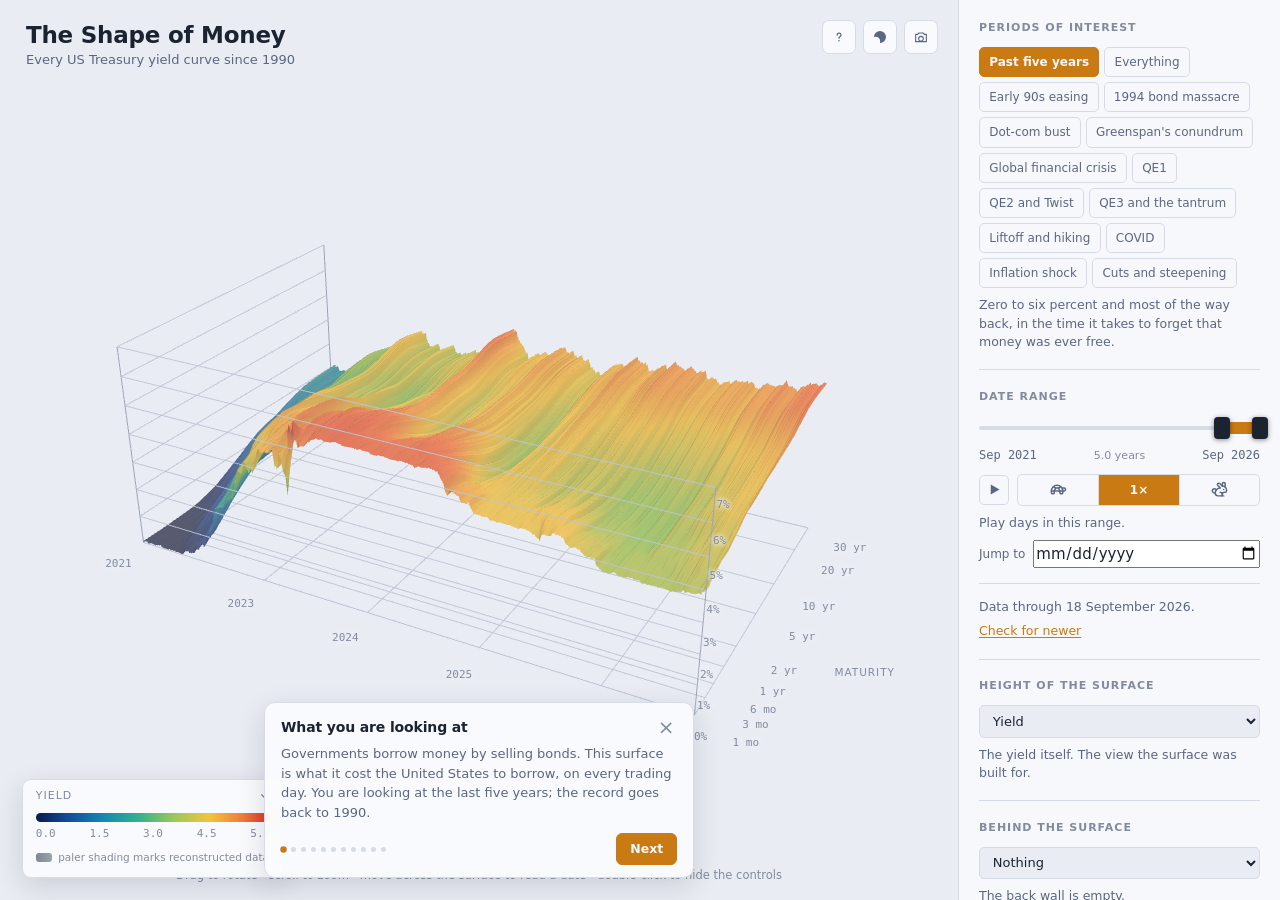
==== docs/index.html @ 59f748f1 "Add a way to actually force the rebuild The check-for-newer control detects a rebuild. It never caus" ====
<!doctype html>
<html lang="en">
<head>
<meta charset="utf-8">
<meta name="viewport" content="width=device-width, initial-scale=1, maximum-scale=1">
<meta name="color-scheme" content="dark">
<title>The Shape of Money, 36 Years of the US Treasury Yield Curve in 3D</title>
<meta name="description" content="An interactive three-dimensional view of the US Treasury yield curve since 1990, alongside the Fed funds rate, the Federal Reserve's balance sheet, the S&amp;P 500 and NBER recessions.">
<link rel="canonical" href="https://yieldcurve3d.com/">

<!-- Social preview. The image is redrawn from the data by the daily job, so a
     shared link always shows the current surface. -->
<meta property="og:type" content="website">
<meta property="og:site_name" content="The Shape of Money">
<meta property="og:url" content="https://yieldcurve3d.com/">
<meta property="og:title" content="The Shape of Money">
<meta property="og:description" content="Every US Treasury yield curve since 1990, in three dimensions, with the Fed funds rate, the Federal Reserve's balance sheet, the S&amp;P 500 and recessions.">
<meta property="og:image" content="https://yieldcurve3d.com/preview.png">
<meta property="og:image:width" content="1223">
<meta property="og:image:height" content="673">
<meta property="og:image:alt" content="US Treasury yields from 2021 to 2026 as a three-dimensional surface. The near-zero blue of 2021 climbs into the yellow-green plateau of the hiking cycle, the Fed funds target steps along the front edge, and a pale sheet of consumer price inflation cuts through the surface.">
<meta name="twitter:card" content="summary_large_image">
<meta name="twitter:title" content="The Shape of Money">
<meta name="twitter:description" content="Every US Treasury yield curve since 1990, in three dimensions.">
<meta name="twitter:image" content="https://yieldcurve3d.com/preview.png">

<link rel="stylesheet" href="style.css?v=224e67e01a">
<link rel="icon" href="data:image/svg+xml,<svg xmlns='http://www.w3.org/2000/svg' viewBox='0 0 32 32'><text y='26' font-size='26'>📈</text></svg>">
<script type="importmap">
{ "imports": {
    "three": "./vendor/three.module.js",
    "three/webgpu": "./vendor/three.module.js",
    "three/tsl": "./vendor/three.module.js",
    "three/addons/": "./vendor/",
      "./js/app.js": "./js/app.js?v=224e67e01a",
      "./js/colormap.js": "./js/colormap.js?v=224e67e01a",
      "./js/data.js": "./js/data.js?v=224e67e01a",
      "./js/inspector.js": "./js/inspector.js?v=224e67e01a",
      "./js/interpolate.js": "./js/interpolate.js?v=224e67e01a",
      "./js/layers.js": "./js/layers.js?v=224e67e01a",
      "./js/scene.js": "./js/scene.js?v=224e67e01a",
      "./js/snapshot.js": "./js/snapshot.js?v=224e67e01a",
      "./js/theme.js": "./js/theme.js?v=224e67e01a",
      "./js/tour.js": "./js/tour.js?v=224e67e01a"
  } }
</script>
</head>
<body>

<div id="loading"><div class="spinner"></div><p>Loading 36 years of yield curves…</p></div>

<main id="app" hidden>

  <div id="stage">
    <canvas id="scene" role="img" aria-label="Three-dimensional surface of US Treasury yields. Use the controls beside it to change the dates and what is shown; the readout gives the figures for any day you point at."></canvas>
    <div id="labels" aria-hidden="true"></div>

    <div id="stage-top">
      <h1>The Shape of Money</h1>
      <p class="sub">Every US Treasury yield curve since 1990</p>
    </div>

    <div id="stage-tools">
      <button id="tour-btn" title="How to read this chart" aria-label="How to read this chart">
        <svg viewBox="0 0 24 24" width="16" height="16" aria-hidden="true"><path d="M9.2 9a2.9 2.9 0 1 1 3.9 2.7c-.7.3-1.1 1-1.1 1.7v.6" fill="none" stroke="currentColor" stroke-width="1.9" stroke-linecap="round"/><circle cx="12" cy="17.6" r="1.1" fill="currentColor"/></svg>
      </button>
      <button id="theme-toggle" title="Switch between light and dark" aria-label="Switch theme">
        <svg viewBox="0 0 24 24" width="16" height="16" aria-hidden="true"><path d="M12 3a9 9 0 1 0 9 9 7 7 0 0 1-9-9Z" fill="currentColor"/></svg>
      </button>
      <div class="menu-wrap">
        <button id="snap-toggle" aria-expanded="false" aria-haspopup="true" title="Chart snapshot">
          <svg viewBox="0 0 24 24" width="16" height="16" aria-hidden="true"><path d="M4 8h3l2-2h6l2 2h3v11H4V8Zm8 3a3.5 3.5 0 1 0 0 7 3.5 3.5 0 0 0 0-7Z" fill="none" stroke="currentColor" stroke-width="1.7" stroke-linejoin="round"/></svg>
        </button>
        <div id="snap-menu" hidden role="menu">
          <p class="menu-head">Chart snapshot</p>
          <button data-snap="download" role="menuitem"><span>Download image</span><kbd>⌥⌘S</kbd></button>
          <button data-snap="copy" role="menuitem"><span>Copy image</span><kbd>⇧⌘S</kbd></button>
          <button data-snap="link" role="menuitem"><span>Copy link</span><kbd>⌥S</kbd></button>
          <button data-snap="tab" role="menuitem"><span>Open in new tab</span></button>
          <button data-snap="print" role="menuitem"><span>Print</span><kbd>⌘P</kbd></button>
          <button data-snap="x" role="menuitem"><span>Share on X</span></button>
          <button data-snap="embed" role="menuitem"><span>Copy embed code</span></button>
        </div>
      </div>
      <button id="panel-toggle" aria-expanded="true" title="Show or hide the controls">
        <span></span><span></span><span></span>
      </button>
    </div>

    <div id="inspector" hidden></div>

    <div id="corner">
      <div id="legend-box">
        <button id="legend-toggle" aria-expanded="true">
          <span id="legend-title">Yield</span>
          <svg viewBox="0 0 12 12" width="10" height="10" aria-hidden="true"><path d="M2 4.5 6 8.5 10 4.5" fill="none" stroke="currentColor" stroke-width="1.6" stroke-linecap="round" stroke-linejoin="round"/></svg>
        </button>
        <div id="legend-body">
          <div id="legend-bar"></div>
          <div id="legend-ticks"></div>
          <p id="legend-recon"><span class="chip"></span> paler shading marks reconstructed data</p>
          <ul id="legend-keys"></ul>
        </div>
      </div>
    </div>
    <div id="toast" hidden></div>
    <div id="hint">Drag to rotate · scroll to zoom · move across the surface to read a date · double-click to hide the controls</div>

    <a id="embed-credit" href="https://yieldcurve3d.com/" target="_blank" rel="noopener">
      yieldcurve3d.com
      <svg viewBox="0 0 12 12" width="9" height="9" aria-hidden="true"><path d="M4 2h6v6M10 2 3 9" fill="none" stroke="currentColor" stroke-width="1.6" stroke-linecap="round" stroke-linejoin="round"/></svg>
    </a>
  </div>

  <aside id="panel">
    <section class="block">
      <h2>Periods of interest</h2>
      <div id="presets" class="presets"></div>
      <p id="preset-note" class="note"></p>
    </section>

    <section class="block">
      <h2>Date range</h2>
      <div id="slider" class="slider">
        <div class="track"></div>
        <button class="fill" aria-label="Move the whole range" title="Drag to move the whole range"></button>
        <button class="handle" data-handle="lo" aria-label="Start date"></button>
        <button class="handle" data-handle="hi" aria-label="End date"></button>
      </div>
      <div class="range-readout">
        <span id="range-lo"></span>
        <span id="range-span"></span>
        <span id="range-hi"></span>
      </div>

      <div id="play-row">
        <button id="play-toggle" aria-pressed="false" aria-label="Play" title="Play"></button>
        <div class="speeds" id="play-speed" role="group" aria-label="Playback speed">
          <button data-speed="4" aria-label="Slow" title="Slow"><svg viewBox="0 0 24 24" fill="none" stroke="currentColor" stroke-width="2" stroke-linecap="round" stroke-linejoin="round" aria-hidden="true" focusable="false"><path d="m12 10 2 4v3a1 1 0 0 0 1 1h2a1 1 0 0 0 1-1v-3a8 8 0 1 0-16 0v3a1 1 0 0 0 1 1h2a1 1 0 0 0 1-1v-3l2-4h4Z"/><path d="M4.82 7.9 8 10"/><path d="M15.18 7.9 12 10"/><path d="M16.93 10H20a2 2 0 0 1 0 4H2"/></svg></button>
          <button data-speed="12" aria-pressed="true" aria-label="Normal speed" title="Normal speed">1&#215;</button>
          <button data-speed="40" aria-label="Fast" title="Fast"><svg viewBox="0 0 24 24" fill="none" stroke="currentColor" stroke-width="2" stroke-linecap="round" stroke-linejoin="round" aria-hidden="true" focusable="false"><path d="M13 16a3 3 0 0 1 2.24 5"/><path d="M18 12h.01"/><path d="M18 21h-8a4 4 0 0 1-4-4 7 7 0 0 1 7-7h.2L9.6 6.4a1 1 0 1 1 2.8-2.8L15.8 7h.2c3.3 0 6 2.7 6 6v1a2 2 0 0 1-2 2h-1a3 3 0 0 0-3 3"/><path d="M20 8.54V4a2 2 0 1 0-4 0v3"/><path d="M7.612 12.524a3 3 0 1 0-1.6 4.3"/></svg></button>
        </div>
      </div>
      <p class="note">Play days in this range.</p>

      <div id="jump-row">
        <label for="jump-date">Jump to</label>
        <input type="date" id="jump-date">
      </div>

      <p class="note freshness">
        <span id="data-through"></span>
        <button type="button" id="data-check">Check for newer</button>
      </p>
      <p class="note" id="data-status" role="status" hidden></p>
    </section>

    <section class="block" id="height-block">
      <h2>Height of the surface</h2>
      <select id="height-mode" aria-label="What the height of the surface means">
        <option value="level" selected>Yield</option>
        <option value="vsFunds">Yield minus Fed funds</option>
        <option value="vs3m">Yield minus 3-month</option>
      </select>
      <p id="height-note" class="note"></p>
    </section>

    <section class="block" id="wall-block">
      <h2>Behind the surface</h2>
      <select id="context-series" aria-label="Series shown on the back wall">
        <option value="WALCL">Federal Reserve balance sheet</option>
        <option value="NASDAQCOM">NASDAQ Composite</option>
        <option value="SP500">S&amp;P 500</option>
        <option value="VIXCLS">VIX (volatility)</option>
        <option value="THREEFYTP10">10-year term premium</option>
        <option value="T10YIE">Expected inflation (10-year breakeven)</option>
        <option value="M2SL">Money supply growth (M2, year on year)</option>
        <option value="UNRATE">Unemployment rate</option>
        <option value="none" selected>Nothing</option>
      </select>
      <p id="context-note" class="note"></p>
    </section>

    <section class="block" id="maturities-block">
      <h2>Maturities on the surface</h2>
      <label class="check all"><input type="checkbox" id="tenor-all" checked> Select all</label>
      <div id="tenor-list" class="tenors"></div>
      <p class="note">Switch any off and the curve is re-interpolated through
      the ones that are left, so the surface stays continuous.</p>
    </section>

    <section class="block" id="show-block">
      <h2>Show</h2>
      <label class="check"><input type="checkbox" id="opt-regimes"> <span class="sw sw-qe"></span> QE and QT periods</label>
      <label class="check"><input type="checkbox" id="opt-recessions"> <span class="sw sw-rec"></span> Recessions</label>
      <label class="check"><input type="checkbox" id="opt-events"> <span class="sw sw-ev"></span> Event markers</label>
      <label class="check"><input type="checkbox" id="opt-inflation"> <span class="sw sw-infl"></span> Inflation (CPI) as sea level</label>
      <label class="check"><input type="checkbox" id="opt-fedfunds"> <span class="sw sw-ff"></span> Fed funds target</label>
      <label class="check" title="Draws the actual daily curves on top of the surface, so you can see the readings the surface is stretched over. Over long ranges these are sampled; the legend says how often."><input type="checkbox" id="opt-lines"> Individual curve lines</label>
      <label class="check" title="Adds a second crosshair line running the other way, following one maturity through time, so you can see where the point you are reading sits in its own history."><input type="checkbox" id="opt-history"> Maturity history line</label>
    </section>

    <section class="block">
      <h2>View</h2>
      <div class="views">
        <button data-view="default">Default</button>
        <button data-view="front">Curve on</button>
        <button data-view="side">Along time</button>
        <button data-view="top">Overhead</button>
      </div>
    </section>

    <section class="block" id="events-block">
      <h2>Notable days in view <span id="events-count"></span></h2>
      <div id="events-list"></div>
    </section>

    <section class="block credits">
      <h2>About</h2>
      <p>Height is the annualised yield a US Treasury security of that maturity
      paid on that day. The near edge is short-dated debt, the far edge is the
      30&#8209;year bond. Recessions fall across the surface as shade.</p>
      <p><strong>Reconstructed data.</strong> The Treasury stopped issuing the
      30&#8209;year bond between February 2002 and February 2006, and did not
      publish a 1&#8209;month rate before July 2001. Those gaps are filled by
      interpolation so the surface stays continuous, and shaded paler where
      that has happened.</p>
      <p class="src">Yields: US Department of the Treasury. Policy rate, balance
      sheet, term premium, NASDAQ, VIX, unemployment and recession dating: Federal Reserve
      Economic Data, St.&nbsp;Louis Fed. S&amp;P 500 closing prices from 1982.
      <span id="stamp"></span></p>
      <p class="src">Built with <a href="vendor/THREE-LICENSE.txt">three.js</a>,
      used under the MIT license. Turtle and rabbit from
      <a href="https://lucide.dev" rel="noopener" target="_blank">Lucide</a>,
      <a href="vendor/LUCIDE-LICENSE.txt">ISC license</a>.</p>
      <p class="src"><strong>Source and contact.</strong> The code, the data
      pipeline and a note on what the data does and does not support are at
      <a href="https://github.com/eric714/yield-curve-3d" rel="noopener"
      target="_blank">github.com/eric714/yield-curve-3d</a>. Corrections are
      welcome &mdash; open an issue there, or find me on X at
      <a href="https://x.com/Eric714" rel="noopener" target="_blank">@Eric714</a>.</p>
    </section>

    <section class="block disclaimer">
      <h2>About the data</h2>
      <p>This is an educational visualization of US Treasury yield data. While
      we try to present the data accurately, errors, delays, missing data or
      visualization artifacts may occur. Always verify important information
      with the original data source.</p>
      <p class="src">This site sets no cookies. It counts page views with
      GoatCounter, which stores no personal data and cannot identify you.</p>
      <p><strong>For educational and informational purposes only. Not
      investment advice.</strong> No warranty of any kind is given, express or
      implied, as to accuracy, completeness or fitness for any purpose.</p>
    </section>
  </aside>

</main>

<div id="print-host" aria-hidden="true"></div>
<noscript><p style="padding:2rem">This visualization needs JavaScript.</p></noscript>
<!-- Traffic counting.
     On, with the code below. GoatCounter sets no cookies and stores nothing in
     the visitor's browser, so there is nothing here to consent to. Empty the
     code to switch it off: no script is fetched and nothing is sent.
     Pinned to the versioned script with an integrity hash, so a compromised
     CDN cannot substitute different code. If GoatCounter ever rebuilds v5 the
     hash stops matching, the browser refuses the script, and counting silently
     stops. Recompute it with:
       curl -s https://gc.zgo.at/count.v5.js | openssl dgst -sha384 -binary | openssl base64 -A
     Deliberately skipped inside embeds: if a publisher puts the chart on a
     busy page, their readers did not choose to be counted, and the numbers
     would stop meaning "people who visited the site". -->
<script>
(function () {
  var CODE = "yieldcurve3d";        // your GoatCounter code; empty disables it entirely
  if (!CODE) return;
  if (new URLSearchParams(location.search).get("embed") === "1") return;
  if (location.hostname === "localhost" || location.hostname === "127.0.0.1") return;
  var s = document.createElement("script");
  s.async = true;
  s.src = "https://gc.zgo.at/count.v5.js";
  s.integrity = "sha384-atnOLvQb9t+jTSipvd75X2yginT4PjVbqDdlJAmxMm+wYElFmeR6EmLP5bYeoRVQ";
  s.crossOrigin = "anonymous";
  s.setAttribute("data-goatcounter", "https://" + CODE + ".goatcounter.com/count");
  document.head.appendChild(s);
})();
</script>

<script type="module" src="js/app.js?v=224e67e01a"></script>
</body>
</html>
---- docs/style.css ----
/* ------------------------------------------------------------------ base */
/* Palette values are written by js/theme.js so the 3D scene and the page
   always agree. These are the dark defaults, used before the script runs. */
:root{
  --bg:#080b14;
  --bg-panel:#0e1322;
  --bg-float:rgba(10,14,24,.93);
  --line:#1e2739;
  --ink:#e8ecf5;
  --ink-dim:#8b98b4;
  --ink-faint:#5a6782;
  --accent:#f2a03c;
  --accent-2:#4fb8e8;
  --shadow:0 8px 28px rgba(0,0,0,.55);
  --radius:7px;
  --font:system-ui,-apple-system,"Segoe UI",Roboto,Helvetica,Arial,sans-serif;
  --mono:ui-monospace,SFMono-Regular,"SF Mono",Menlo,Consolas,monospace;
}
*{box-sizing:border-box;margin:0;padding:0}
html,body{height:100%}
body{
  background:var(--bg);color:var(--ink);font-family:var(--font);
  font-size:15px;line-height:1.5;overflow:hidden;
  -webkit-font-smoothing:antialiased;
  transition:background .25s,color .25s;
}
button,select,input{font:inherit;color:inherit}
h1,h2{font-weight:600;letter-spacing:-.01em}

/* --------------------------------------------------------------- loading */
#loading{
  position:fixed;inset:0;display:grid;place-content:center;gap:1.25rem;
  justify-items:center;background:var(--bg);z-index:100;color:var(--ink-dim);
}
#loading.done{opacity:0;pointer-events:none;transition:opacity .5s}
.spinner{
  width:30px;height:30px;border:2px solid var(--line);
  border-top-color:var(--accent);border-radius:50%;animation:spin .8s linear infinite;
}
@keyframes spin{to{transform:rotate(360deg)}}

/* ---------------------------------------------------------------- layout */
#app{display:flex;height:100%;width:100%}
#stage{position:relative;flex:1;min-width:0}
#scene{display:block;width:100%;height:100%;touch-action:none;cursor:crosshair}
#scene:active{cursor:grabbing}

#panel{
  width:322px;flex:0 0 322px;height:100%;overflow-y:auto;
  background:var(--bg-panel);border-left:1px solid var(--line);
  padding:1.25rem;transition:margin-right .28s ease;
}
#app.collapsed #panel{margin-right:-322px}
#panel::-webkit-scrollbar{width:9px}
#panel::-webkit-scrollbar-thumb{background:var(--line);border-radius:9px}

.block{padding-bottom:1.15rem;margin-bottom:1.15rem;border-bottom:1px solid var(--line)}
.block:last-child{border:0;margin-bottom:0}
.block h2{
  font-size:11px;text-transform:uppercase;letter-spacing:.09em;
  color:var(--ink-faint);margin-bottom:.65rem;
}
.note{font-size:12.5px;color:var(--ink-dim);margin-top:.5rem;line-height:1.45}

/* --------------------------------------------------------------- overlay */
#stage-top{position:absolute;top:22px;left:26px;pointer-events:none;max-width:52%}
#stage-top h1{font-size:23px;line-height:1.15}
#stage-top .sub{font-size:13px;color:var(--ink-dim);margin-top:2px}

#hint{
  position:absolute;bottom:16px;left:50%;transform:translateX(-50%);
  font-size:11.5px;color:var(--ink-faint);pointer-events:none;
  white-space:nowrap;transition:opacity .2s;
}
/* Step aside while the readout is up rather than competing with it. */
#stage:has(#inspector:not([hidden])) #hint{opacity:0}

/* tool buttons, top right of the stage */
#stage-tools{position:absolute;top:20px;right:20px;display:flex;gap:7px;z-index:6}
#stage-tools button{
  width:34px;height:34px;display:grid;place-content:center;gap:4px;
  background:var(--bg-float);border:1px solid var(--line);
  border-radius:var(--radius);cursor:pointer;color:var(--ink-dim);
  backdrop-filter:blur(6px);transition:.15s;
}
#stage-tools button:hover{color:var(--ink);border-color:var(--ink-faint)}
#panel-toggle span{display:block;width:15px;height:1.5px;background:currentColor}
#app:not(.collapsed) #panel-toggle{display:none}
[data-theme=light] #theme-toggle svg{transform:rotate(180deg)}

.menu-wrap{position:relative}
#snap-menu{
  position:absolute;top:40px;right:0;min-width:236px;padding:6px;
  background:var(--bg-float);border:1px solid var(--line);
  border-radius:9px;box-shadow:var(--shadow);backdrop-filter:blur(10px);
}
.menu-head{
  font-size:10.5px;text-transform:uppercase;letter-spacing:.09em;
  color:var(--ink-faint);padding:6px 9px 7px;
}
#snap-menu button{
  width:100%;height:auto;display:flex;align-items:center;justify-content:space-between;
  gap:1.5rem;padding:.45rem .6rem;background:none;border:0;border-radius:5px;
  color:var(--ink);font-size:13.5px;cursor:pointer;text-align:left;
}
#snap-menu button:hover{background:var(--line)}
#snap-menu kbd{
  font-family:var(--font);font-size:11.5px;color:var(--ink-faint);
}

#toast{
  position:absolute;bottom:22px;left:50%;transform:translateX(-50%);
  padding:.5rem .9rem;background:var(--bg-float);border:1px solid var(--line);
  border-radius:var(--radius);font-size:13px;box-shadow:var(--shadow);
  backdrop-filter:blur(8px);z-index:8;
}

/* 3D-projected axis labels */
#labels{position:absolute;inset:0;pointer-events:none;overflow:hidden}
#labels div{
  position:absolute;font-size:11px;font-family:var(--mono);
  color:var(--ink-faint);white-space:nowrap;transform:translate(-50%,-50%);
  text-shadow:0 0 5px var(--bg),0 0 5px var(--bg),0 0 5px var(--bg);
}
#labels div.axis-title{
  font-family:var(--font);font-size:10.5px;letter-spacing:.09em;
  text-transform:uppercase;
}
#labels div.era{color:var(--ink-dim);font-family:var(--font);font-size:11px}
/* Sits at the end of the maturity crosshair line, so it takes the ink color
   rather than the dimmed one the axis furniture uses. */
#labels div.hist-label{
  color:var(--ink);font-family:var(--font);font-size:10.5px;
  letter-spacing:.09em;text-transform:uppercase;transform:translate(0,-50%);
}

/* Data freshness. The date is the last trading day in the file, not the time
   the file was written: a build timestamp would change on every run and defeat
   the pipeline's "commit only when the data changed" rule. */
.freshness{
  display:flex;gap:.5em;align-items:baseline;flex-wrap:wrap;
  /* Same hairline the .block rule uses between sections, so the freshness
     line reads as its own thing rather than as a footnote to Jump to. */
  border-top:1px solid var(--line);margin-top:.9rem;padding-top:.9rem;
}
.freshness button{
  background:none;border:0;padding:0;font:inherit;color:var(--accent,#c8963c);
  cursor:pointer;text-decoration:underline;text-underline-offset:2px;
}
.freshness button:hover{opacity:.8}
.freshness button[disabled]{cursor:default;opacity:.5;text-decoration:none}
#data-status a{color:var(--accent);text-decoration:underline;text-underline-offset:2px}

/* ------------------------------------------------------------- inspector */
/* Legend keeps the bottom-left corner. The readout sits opposite it, because
   the bottom of the yield axis lands on the left and the panel was covering
   the 0-2% labels, which are the ones that matter during ZIRP. */
#corner{
  position:absolute;left:22px;bottom:22px;z-index:5;
  display:flex;flex-direction:column;gap:8px;align-items:flex-start;
  max-height:calc(100% - 44px);
}
#inspector{
  position:absolute;right:22px;bottom:22px;z-index:5;
  width:262px;padding:.7rem .8rem;
  background:var(--bg-float);border:1px solid var(--line);border-radius:9px;
  box-shadow:var(--shadow);backdrop-filter:blur(10px);
  font-size:12px;pointer-events:none;
}

#legend-box{
  width:262px;background:var(--bg-float);border:1px solid var(--line);
  border-radius:9px;box-shadow:var(--shadow);backdrop-filter:blur(10px);
  overflow:hidden;
}
#legend-toggle{
  display:flex;width:100%;align-items:center;justify-content:space-between;
  gap:.5rem;padding:.5rem .8rem;background:none;border:0;cursor:pointer;
  color:var(--ink-faint);font-size:11px;text-transform:uppercase;
  letter-spacing:.09em;
}
#legend-toggle:hover{color:var(--ink)}
#legend-toggle svg{transition:transform .18s;flex:0 0 auto}
#legend-box.closed #legend-toggle svg{transform:rotate(-90deg)}
#legend-box.closed #legend-body{display:none}
#legend-body{padding:0 .8rem .7rem}
#legend-recon{
  display:flex;align-items:center;gap:.4rem;
  margin-top:.5rem;font-size:10.5px;color:var(--ink-faint);
}
#legend-keys{list-style:none;margin:.5rem 0 0;padding:.5rem 0 0;border-top:1px solid var(--line)}
#legend-keys li{
  display:flex;align-items:center;gap:.45rem;
  font-size:10.5px;color:var(--ink-faint);padding:1px 0;
}
#legend-keys .k{width:16px;height:9px;border-radius:3px;flex:0 0 16px}
#legend-keys .k.line{height:2px;border-radius:2px}

#legend-recon .chip{
  width:16px;height:9px;border-radius:3px;flex:0 0 16px;
  background:linear-gradient(90deg,#7f8794,#9aa2ae);
}
.ins-head{display:flex;justify-content:space-between;align-items:baseline;margin-bottom:.5rem}
.ins-date{font-weight:600;font-size:13px}
.ins-pin{font-size:10px;text-transform:uppercase;letter-spacing:.08em;color:var(--accent)}
.ins-grid{display:grid;grid-template-columns:1fr 1fr;gap:1px 12px}
.ins-cell{display:flex;justify-content:space-between;align-items:baseline;gap:.5rem}
.ins-m{color:var(--ink-faint);font-size:11px}
.ins-v{font-family:var(--mono);font-size:12px}
.ins-cell.filled .ins-v,.ins-cell.filled .ins-m{opacity:.45;font-style:italic}
.ins-note{font-size:10.5px;color:var(--ink-faint);margin-top:.45rem;line-height:1.35}
.ins-extra{
  display:grid;grid-template-columns:auto 1fr;gap:1px 10px;
  margin-top:.55rem;padding-top:.5rem;border-top:1px solid var(--line);
}
.ins-extra dt{color:var(--ink-faint);font-size:11px}
.ins-extra dd{font-family:var(--mono);font-size:11.5px;text-align:right}
.ins-event{
  margin-top:.55rem;padding-top:.5rem;border-top:1px solid var(--line);
}
.ins-event b{display:block;font-size:12px;color:var(--accent);margin-bottom:2px}
.ins-event span{color:var(--ink-dim);font-size:11px;line-height:1.4}
.ins-hint{margin-top:.5rem;font-size:10px;color:var(--ink-faint)}

/* -------------------------------------------------------------- controls */
.presets{display:flex;flex-wrap:wrap;gap:5px}
.presets button{
  padding:.32rem .58rem;font-size:12px;background:transparent;
  border:1px solid var(--line);border-radius:5px;color:var(--ink-dim);
  cursor:pointer;transition:.14s;
}
.presets button:hover{border-color:var(--ink-faint);color:var(--ink)}
.presets button[aria-pressed=true]{
  background:var(--accent);border-color:var(--accent);color:var(--bg-panel);font-weight:600;
}

.slider{position:relative;height:26px;margin:.55rem 0 .3rem}
.slider .track,.slider .fill{position:absolute;border-radius:4px}
.slider .track{left:0;right:0;top:11px;height:4px;background:var(--line)}
/* The fill is a control, not decoration: grabbing it slides the whole range.
   It is taller than the track so there is something to actually take hold of. */
.slider .fill{
  top:7px;height:12px;background:var(--accent);border:0;padding:0;
  cursor:grab;touch-action:none;min-width:6px;
}
.slider .fill:active{cursor:grabbing}
.slider .fill:focus-visible{outline:2px solid var(--accent-2);outline-offset:2px}
.slider .handle{
  position:absolute;top:2px;width:16px;height:22px;margin-left:-8px;
  background:var(--ink);border:0;border-radius:4px;cursor:ew-resize;
  box-shadow:0 1px 5px rgba(0,0,0,.45);touch-action:none;
}
.slider .handle:focus-visible{outline:2px solid var(--accent-2);outline-offset:2px}
.range-readout{
  display:flex;justify-content:space-between;align-items:baseline;
  font-family:var(--mono);font-size:12px;color:var(--ink-dim);
}
#range-span{font-family:var(--font);font-size:11px;color:var(--ink-faint)}

select{
  width:100%;padding:.42rem .55rem;background:var(--bg);
  border:1px solid var(--line);border-radius:5px;cursor:pointer;font-size:13px;
}
.check{display:flex;align-items:center;gap:.5rem;font-size:13px;
  color:var(--ink-dim);cursor:pointer;padding:.16rem 0}
.check input{accent-color:var(--accent);cursor:pointer}
.check.all{font-weight:600;color:var(--ink);margin-bottom:.35rem}
.tenors{
  display:grid;grid-template-columns:1fr 1fr;gap:0 .6rem;
  padding-left:.2rem;border-left:2px solid var(--line);
}
.tenors .check{font-size:12px;padding:.1rem 0}
.sw{width:11px;height:11px;border-radius:3px;flex:0 0 11px}
.sw-qe{background:linear-gradient(90deg,#3aa8e0,#e05a5a)}
.sw-rec{background:currentColor;opacity:.35}
.sw-ev{background:var(--accent)}
.sw-infl{background:#4bd0e0;opacity:.6}
.sw-ff{background:var(--accent)}
.views{display:grid;grid-template-columns:1fr 1fr;gap:5px}
.views button{
  padding:.35rem;font-size:12px;background:transparent;border:1px solid var(--line);
  border-radius:5px;color:var(--ink-dim);cursor:pointer;
}
.views button:hover{border-color:var(--ink-faint);color:var(--ink)}

/* ---------------------------------------------------------------- events */
#events-count{
  float:right;font-variant-numeric:tabular-nums;letter-spacing:0;
  color:var(--ink-faint);
}
/* Long ranges can carry twenty markers; keep the list from pushing the rest
   of the panel off the bottom. */
#events-list{
  display:flex;flex-direction:column;gap:2px;
  max-height:184px;overflow-y:auto;
}
#events-list::-webkit-scrollbar{width:7px}
#events-list::-webkit-scrollbar-thumb{background:var(--line);border-radius:7px}
#events-list button{
  display:block;width:100%;text-align:left;background:none;border:0;
  padding:.3rem .4rem;border-radius:5px;cursor:pointer;color:var(--ink-dim);
  font-size:12px;line-height:1.35;
}
#events-list button:hover{background:var(--line);color:var(--ink)}
#events-list b{display:block;font-weight:500;color:var(--ink)}
#events-list time{font-family:var(--mono);font-size:10.5px;color:var(--ink-faint)}
#events-list .empty{font-size:12.5px;color:var(--ink-faint);padding:.2rem 0}

#legend-bar{height:9px;border-radius:5px}
#legend-ticks{
  display:flex;justify-content:space-between;margin-top:4px;
  font-family:var(--mono);font-size:11px;color:var(--ink-faint);
}

.credits p{font-size:12.5px;color:var(--ink-dim);margin-bottom:.6rem;line-height:1.5}
.credits strong{color:var(--ink)}
.credits .src{font-size:11.5px;color:var(--ink-faint)}
.disclaimer p{font-size:11.5px;color:var(--ink-faint);line-height:1.5;margin-bottom:.55rem}
.disclaimer strong{color:var(--ink-dim)}
.credits a{color:var(--ink-dim);text-decoration:underline;text-underline-offset:2px}
.credits a:hover{color:var(--accent)}

/* ------------------------------------------------------------------ embed */
/* ?embed=1 strips the page back to the chart so a publisher can put it in an
   iframe. The view still comes from the URL, so an embedder picks the period
   and the reader can rotate and read it, but not wander off the story. */
#embed-credit{display:none}
[data-embed] #panel,
[data-embed] #panel-toggle{display:none!important}
[data-embed] #app{display:block}
[data-embed] #stage{width:100%;height:100%}
[data-embed] #stage-top h1{font-size:17px}
[data-embed] #stage-top .sub{font-size:11.5px}
[data-embed] #hint{font-size:10.5px}
[data-embed] #embed-credit{
  position:absolute;right:16px;bottom:14px;display:flex;align-items:center;
  gap:4px;font-size:11px;color:var(--ink-faint);text-decoration:none;
  padding:.25rem .45rem;border-radius:5px;transition:.15s;z-index:6;
}
[data-embed] #embed-credit:hover{color:var(--ink);background:var(--line)}
/* Short frames cannot spare the room for the title and the hint. */
@media (max-height:420px){
  [data-embed] #stage-top .sub,[data-embed] #hint{display:none}
  [data-embed] #stage-top h1{font-size:15px}
}

/* ----------------------------------------------------------------- print */
#print-host{display:none}
@media print{
  body{overflow:visible;background:#fff}
  #app,#loading,#toast{display:none!important}
  #print-host{display:block}
  #print-host img{width:100%;height:auto}
  @page{margin:12mm;size:landscape}
}

/* --------------------------------------------------------------- mobile */
@media (max-width:820px){
  #app{flex-direction:column}
  #stage{flex:1 1 52%;min-height:0}
  #panel{
    width:100%;flex:1 1 48%;border-left:0;border-top:1px solid var(--line);
    padding:1rem;
  }
  #app.collapsed #panel{margin-right:0;display:none}
  #stage-top h1{font-size:18px}
  #stage-top .sub{font-size:12px}
  #hint{display:none}
  #corner{left:10px;bottom:10px;gap:6px}
  #legend-box{width:210px;font-size:11px}
  .tenors{grid-template-columns:1fr 1fr 1fr}

  /* On a phone the readout is the widest thing on screen, so lay it along the
     bottom rather than stacking it into a tall column that buries the chart. */
  #inspector{
    left:10px;right:10px;bottom:10px;width:auto;
    font-size:11px;padding:.55rem .65rem;
    max-height:54%;overflow-y:auto;
  }
  /* Both want the bottom of a small screen. The readout is the thing you
     asked for by tapping, so it wins while it is up. */
  #stage:has(#inspector:not([hidden])) #corner{opacity:0;pointer-events:none}
  .ins-grid{grid-template-columns:repeat(3,1fr);gap:1px 10px}
  .ins-m{font-size:10px}
  .ins-v{font-size:11px}
  .ins-extra{grid-template-columns:auto 1fr;gap:0 8px}
  .ins-extra dt,.ins-extra dd{font-size:10.5px}
  .ins-note,.ins-hint{display:none}
  .ins-event span{font-size:10.5px}
}
@media (prefers-reduced-motion:reduce){*{animation:none!important;transition:none!important}}

/* ------------------------------------------------------------------- tour */
/* No dimmed backdrop: the chart is the lesson, so it has to stay visible. */
#tour{
  position:absolute;left:50%;bottom:22px;transform:translateX(-50%);
  width:min(430px,calc(100% - 32px));padding:.85rem 1rem .75rem;
  background:var(--bg-float);border:1px solid var(--line);border-radius:11px;
  box-shadow:var(--shadow);backdrop-filter:blur(12px);z-index:12;
}
.tour-head{display:flex;align-items:center;justify-content:space-between;gap:1rem}
.tour-head b{font-size:14px;letter-spacing:-.01em}
.tour-head button{
  background:none;border:0;color:var(--ink-faint);font-size:20px;line-height:1;
  cursor:pointer;padding:0 .15rem;
}
.tour-head button:hover{color:var(--ink)}
#tour p{font-size:13px;color:var(--ink-dim);margin:.4rem 0 .7rem;line-height:1.5}
.tour-foot{display:flex;align-items:center;justify-content:space-between;gap:1rem}
.tour-dots{display:flex;gap:5px}
.tour-dots span{
  width:5px;height:5px;border-radius:50%;background:var(--line);transition:.2s;
}
.tour-dots span.on{background:var(--accent);transform:scale(1.3)}
.tour-btns{display:flex;gap:6px}
.tour-btns button{
  padding:.34rem .8rem;font-size:12.5px;border-radius:6px;cursor:pointer;
  border:1px solid var(--line);background:transparent;color:var(--ink-dim);
}
.tour-btns .ghost:hover{color:var(--ink);border-color:var(--ink-faint)}
.tour-btns .go{
  background:var(--accent);border-color:var(--accent);
  color:var(--bg-panel);font-weight:600;
}
/* Ring the control a step is talking about. */
.tour-spot{
  outline:2px solid var(--accent);outline-offset:6px;border-radius:6px;
  animation:tourPulse 1.6s ease-in-out infinite;
}
@keyframes tourPulse{50%{outline-color:transparent}}

/* On anything but a wide screen the tour card and the corner panels compete
   for the same strip along the bottom. The card wins while it is up. */
@media (max-width:1180px){
  #stage:has(#tour) #corner,
  #stage:has(#tour) #inspector{opacity:0;pointer-events:none}
}
@media (max-width:820px){
  #tour{bottom:10px;width:calc(100% - 20px);padding:.7rem .8rem .65rem}
  #tour p{font-size:12.5px}
}


/* ------------------------------------------------------- play and jump */
#play-row{display:flex;gap:8px;align-items:center;margin:.55rem 0 .2rem}

/* Icon only, and square, so it reads as a transport control rather than as a
   fourth word in the row. */
#play-toggle{
  flex:0 0 auto;width:30px;height:30px;padding:0;
  display:flex;align-items:center;justify-content:center;
  background:transparent;border:1px solid var(--line);border-radius:5px;
  color:var(--ink-dim);cursor:pointer;
}
#play-toggle:hover{border-color:var(--ink-faint);color:var(--ink)}
#play-toggle[aria-pressed=true]{
  background:var(--accent);border-color:var(--accent);color:var(--bg-panel);
}
#play-toggle svg{display:block}

/* One control with hairline dividers rather than three pills with gaps: the
   three speeds are a single choice, and spacing them apart said otherwise. */
.speeds{
  flex:1 1 auto;display:grid;grid-template-columns:repeat(3,1fr);
  border:1px solid var(--line);border-radius:5px;overflow:hidden;
}
.speeds button{
  padding:0;min-height:30px;font-size:12px;font-variant-numeric:tabular-nums;
  background:transparent;border:0;border-left:1px solid var(--line);
  color:var(--ink-dim);cursor:pointer;
  display:flex;align-items:center;justify-content:center;
}
.speeds button:first-child{border-left:0}
/* Sized down from 21px to sit on the same optical line as the 12px numeral
   beside them. Stroke, not fill, so currentColor still does the tinting. */
.speeds svg{width:17px;height:17px;display:block;
  fill:none;stroke:currentColor;stroke-width:2.1;
  stroke-linecap:round;stroke-linejoin:round}
.speeds button:hover{color:var(--ink)}
.speeds button[aria-pressed=true]{
  background:var(--accent);color:var(--bg-panel);font-weight:600;
}
#jump-row{display:flex;gap:8px;align-items:center;margin:.5rem 0 .1rem}
#jump-row label{font-size:12px;color:var(--ink-dim);white-space:nowrap}
#jump-date{flex:1 1 auto;min-width:0}
.sr-only{
  position:absolute;width:1px;height:1px;padding:0;margin:-1px;
  overflow:hidden;clip:rect(0 0 0 0);white-space:nowrap;border:0;
}
/* The panel is gone in an embed, so these go with it. */
[data-embed] #play-row,[data-embed] #jump-row{display:none}

/* --------------------------------------------------- the day, in 2D */
.ins-slice{
  display:block;width:100%;height:auto;margin:0 0 .5rem;overflow:visible;
}
.ins-slice .curve{fill:none;stroke:var(--accent);stroke-width:1.4;
  stroke-linejoin:round;stroke-linecap:round}
.ins-slice circle{fill:var(--accent)}
.ins-slice circle.filled{opacity:.4}
.ins-slice .zero{stroke:var(--ink-faint);stroke-width:1;stroke-dasharray:2 3}
.ins-slice .tick{fill:var(--ink-faint);font-size:9px;letter-spacing:.02em}
/* On a phone the inspector is a sheet over the chart; the slice shrinks so the
   numbers stay on screen rather than being pushed below the fold. */
@media (max-width:760px){
  .ins-slice{max-height:52px}
}
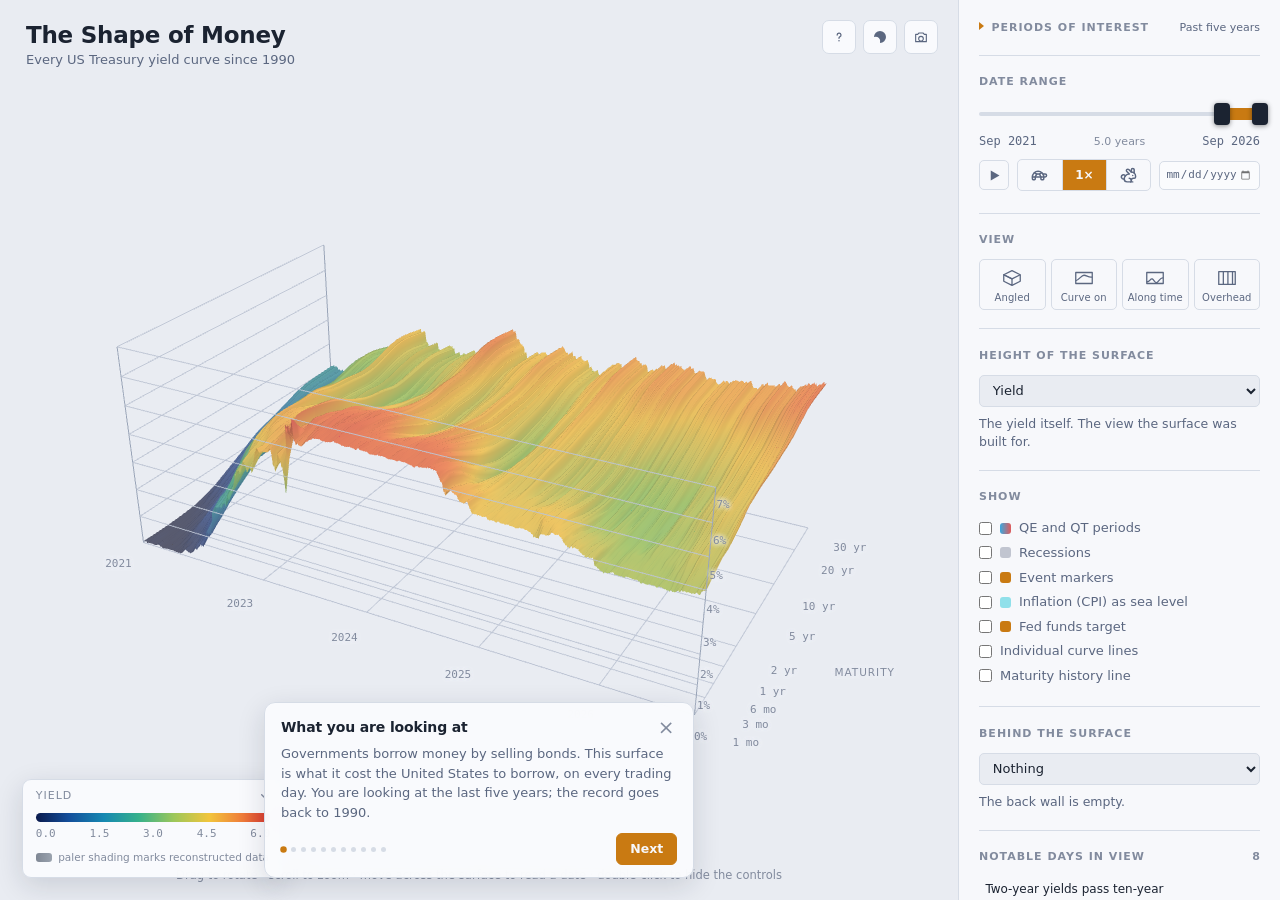
==== commit 90518eaa: "Rework the panel, and make Play move the window Play used to walk a cursor across a fixed picture. I" ====
--- a/docs/index.html
+++ b/docs/index.html
@@ -24,7 +24,7 @@
 <meta name="twitter:description" content="Every US Treasury yield curve since 1990, in three dimensions.">
 <meta name="twitter:image" content="https://yieldcurve3d.com/preview.png">
 
-<link rel="stylesheet" href="style.css?v=224e67e01a">
+<link rel="stylesheet" href="style.css?v=760c4e10c9">
 <link rel="icon" href="data:image/svg+xml,<svg xmlns='http://www.w3.org/2000/svg' viewBox='0 0 32 32'><text y='26' font-size='26'>📈</text></svg>">
 <script type="importmap">
 { "imports": {
@@ -32,16 +32,16 @@
     "three/webgpu": "./vendor/three.module.js",
     "three/tsl": "./vendor/three.module.js",
     "three/addons/": "./vendor/",
-      "./js/app.js": "./js/app.js?v=224e67e01a",
-      "./js/colormap.js": "./js/colormap.js?v=224e67e01a",
-      "./js/data.js": "./js/data.js?v=224e67e01a",
-      "./js/inspector.js": "./js/inspector.js?v=224e67e01a",
-      "./js/interpolate.js": "./js/interpolate.js?v=224e67e01a",
-      "./js/layers.js": "./js/layers.js?v=224e67e01a",
-      "./js/scene.js": "./js/scene.js?v=224e67e01a",
-      "./js/snapshot.js": "./js/snapshot.js?v=224e67e01a",
-      "./js/theme.js": "./js/theme.js?v=224e67e01a",
-      "./js/tour.js": "./js/tour.js?v=224e67e01a"
+      "./js/app.js": "./js/app.js?v=760c4e10c9",
+      "./js/colormap.js": "./js/colormap.js?v=760c4e10c9",
+      "./js/data.js": "./js/data.js?v=760c4e10c9",
+      "./js/inspector.js": "./js/inspector.js?v=760c4e10c9",
+      "./js/interpolate.js": "./js/interpolate.js?v=760c4e10c9",
+      "./js/layers.js": "./js/layers.js?v=760c4e10c9",
+      "./js/scene.js": "./js/scene.js?v=760c4e10c9",
+      "./js/snapshot.js": "./js/snapshot.js?v=760c4e10c9",
+      "./js/theme.js": "./js/theme.js?v=760c4e10c9",
+      "./js/tour.js": "./js/tour.js?v=760c4e10c9"
   } }
 </script>
 </head>
@@ -114,9 +114,11 @@
 
   <aside id="panel">
     <section class="block">
-      <h2>Periods of interest</h2>
-      <div id="presets" class="presets"></div>
-      <p id="preset-note" class="note"></p>
+      <details id="presets-block">
+        <summary><h2>Periods of interest</h2><span id="preset-active"></span></summary>
+        <div id="presets" class="presets"></div>
+        <p id="preset-note" class="note"></p>
+      </details>
     </section>
 
     <section class="block">
@@ -134,25 +136,26 @@
       </div>
 
       <div id="play-row">
-        <button id="play-toggle" aria-pressed="false" aria-label="Play" title="Play"></button>
+        <button id="play-toggle" aria-pressed="false" aria-label="Play" title="Slide the whole window forward through the record"></button>
         <div class="speeds" id="play-speed" role="group" aria-label="Playback speed">
           <button data-speed="4" aria-label="Slow" title="Slow"><svg viewBox="0 0 24 24" fill="none" stroke="currentColor" stroke-width="2" stroke-linecap="round" stroke-linejoin="round" aria-hidden="true" focusable="false"><path d="m12 10 2 4v3a1 1 0 0 0 1 1h2a1 1 0 0 0 1-1v-3a8 8 0 1 0-16 0v3a1 1 0 0 0 1 1h2a1 1 0 0 0 1-1v-3l2-4h4Z"/><path d="M4.82 7.9 8 10"/><path d="M15.18 7.9 12 10"/><path d="M16.93 10H20a2 2 0 0 1 0 4H2"/></svg></button>
           <button data-speed="12" aria-pressed="true" aria-label="Normal speed" title="Normal speed">1&#215;</button>
           <button data-speed="40" aria-label="Fast" title="Fast"><svg viewBox="0 0 24 24" fill="none" stroke="currentColor" stroke-width="2" stroke-linecap="round" stroke-linejoin="round" aria-hidden="true" focusable="false"><path d="M13 16a3 3 0 0 1 2.24 5"/><path d="M18 12h.01"/><path d="M18 21h-8a4 4 0 0 1-4-4 7 7 0 0 1 7-7h.2L9.6 6.4a1 1 0 1 1 2.8-2.8L15.8 7h.2c3.3 0 6 2.7 6 6v1a2 2 0 0 1-2 2h-1a3 3 0 0 0-3 3"/><path d="M20 8.54V4a2 2 0 1 0-4 0v3"/><path d="M7.612 12.524a3 3 0 1 0-1.6 4.3"/></svg></button>
         </div>
-      </div>
-      <p class="note">Play days in this range.</p>
-
-      <div id="jump-row">
-        <label for="jump-date">Jump to</label>
-        <input type="date" id="jump-date">
-      </div>
-
-      <p class="note freshness">
-        <span id="data-through"></span>
-        <button type="button" id="data-check">Check for newer</button>
-      </p>
-      <p class="note" id="data-status" role="status" hidden></p>
+        <input type="date" id="jump-date" aria-label="Jump to a date"
+               title="Jump to a date. The window slides to hold it.">
+      </div>
+
+    </section>
+
+    <section class="block">
+      <h2>View</h2>
+      <div class="views">
+        <button data-view="default" title="Angled, the default"><svg class="viewglyph" viewBox="0 0 24 24" aria-hidden="true" focusable="false" fill="none" stroke="currentColor" stroke-width="1.4" stroke-linejoin="round"><path d="M3 8.5 12 4l9 4.5-9 4.5z"/><path d="M3 8.5v7l9 4.5v-7z"/><path d="M21 8.5v7l-9 4.5"/></svg><span>Angled</span></button>
+        <button data-view="front" title="End-on, one day as a single curve"><svg class="viewglyph" viewBox="0 0 24 24" aria-hidden="true" focusable="false" fill="none" stroke="currentColor" stroke-width="1.4" stroke-linejoin="round"><path d="M3 6h18v12H3z"/><path d="M3 15c4-1 6-6 9-6s5 3 9 2"/></svg><span>Curve on</span></button>
+        <button data-view="side" title="From the side, along the time axis"><svg class="viewglyph" viewBox="0 0 24 24" aria-hidden="true" focusable="false" fill="none" stroke="currentColor" stroke-width="1.4" stroke-linejoin="round"><path d="M3 6h18v12H3z"/><path d="M3 16c3 1 4-4 6-3s3 5 5 4 4-6 7-5"/></svg><span>Along time</span></button>
+        <button data-view="top" title="Straight down from above"><svg class="viewglyph" viewBox="0 0 24 24" aria-hidden="true" focusable="false" fill="none" stroke="currentColor" stroke-width="1.4" stroke-linejoin="round"><path d="M3 5h18v14H3z"/><path d="M8 5v14M13 5v14M18 5v14"/></svg><span>Overhead</span></button>
+      </div>
     </section>
 
     <section class="block" id="height-block">
@@ -163,6 +166,17 @@
         <option value="vs3m">Yield minus 3-month</option>
       </select>
       <p id="height-note" class="note"></p>
+    </section>
+
+    <section class="block" id="show-block">
+      <h2>Show</h2>
+      <label class="check"><input type="checkbox" id="opt-regimes"> <span class="sw sw-qe"></span> QE and QT periods</label>
+      <label class="check"><input type="checkbox" id="opt-recessions"> <span class="sw sw-rec"></span> Recessions</label>
+      <label class="check"><input type="checkbox" id="opt-events"> <span class="sw sw-ev"></span> Event markers</label>
+      <label class="check"><input type="checkbox" id="opt-inflation"> <span class="sw sw-infl"></span> Inflation (CPI) as sea level</label>
+      <label class="check"><input type="checkbox" id="opt-fedfunds"> <span class="sw sw-ff"></span> Fed funds target</label>
+      <label class="check" title="Draws the actual daily curves on top of the surface, so you can see the readings the surface is stretched over. Over long ranges these are sampled; the legend says how often."><input type="checkbox" id="opt-lines"> Individual curve lines</label>
+      <label class="check" title="Adds a second crosshair line running the other way, following one maturity through time, so you can see where the point you are reading sits in its own history."><input type="checkbox" id="opt-history"> Maturity history line</label>
     </section>
 
     <section class="block" id="wall-block">
@@ -181,38 +195,28 @@
       <p id="context-note" class="note"></p>
     </section>
 
-    <section class="block" id="maturities-block">
-      <h2>Maturities on the surface</h2>
+    <section class="block" id="events-block">
+      <h2>Notable days in view <span id="events-count"></span></h2>
+      <div id="events-list"></div>
+    </section>
+
+    <section class="block">
+      <details id="maturities-block">
+        <summary><h2>Maturities on the surface</h2><span id="tenor-active"></span></summary>
+
       <label class="check all"><input type="checkbox" id="tenor-all" checked> Select all</label>
       <div id="tenor-list" class="tenors"></div>
       <p class="note">Switch any off and the curve is re-interpolated through
       the ones that are left, so the surface stays continuous.</p>
-    </section>
-
-    <section class="block" id="show-block">
-      <h2>Show</h2>
-      <label class="check"><input type="checkbox" id="opt-regimes"> <span class="sw sw-qe"></span> QE and QT periods</label>
-      <label class="check"><input type="checkbox" id="opt-recessions"> <span class="sw sw-rec"></span> Recessions</label>
-      <label class="check"><input type="checkbox" id="opt-events"> <span class="sw sw-ev"></span> Event markers</label>
-      <label class="check"><input type="checkbox" id="opt-inflation"> <span class="sw sw-infl"></span> Inflation (CPI) as sea level</label>
-      <label class="check"><input type="checkbox" id="opt-fedfunds"> <span class="sw sw-ff"></span> Fed funds target</label>
-      <label class="check" title="Draws the actual daily curves on top of the surface, so you can see the readings the surface is stretched over. Over long ranges these are sampled; the legend says how often."><input type="checkbox" id="opt-lines"> Individual curve lines</label>
-      <label class="check" title="Adds a second crosshair line running the other way, following one maturity through time, so you can see where the point you are reading sits in its own history."><input type="checkbox" id="opt-history"> Maturity history line</label>
-    </section>
-
-    <section class="block">
-      <h2>View</h2>
-      <div class="views">
-        <button data-view="default">Default</button>
-        <button data-view="front">Curve on</button>
-        <button data-view="side">Along time</button>
-        <button data-view="top">Overhead</button>
-      </div>
-    </section>
-
-    <section class="block" id="events-block">
-      <h2>Notable days in view <span id="events-count"></span></h2>
-      <div id="events-list"></div>
+      </details>
+    </section>
+
+    <section class="block" id="freshness-block">
+      <p class="note freshness">
+        <span id="data-through"></span>
+        <button type="button" id="data-check">Check for newer</button>
+      </p>
+      <p class="note" id="data-status" role="status" hidden></p>
     </section>
 
     <section class="block credits">
@@ -287,6 +291,6 @@
 })();
 </script>
 
-<script type="module" src="js/app.js?v=224e67e01a"></script>
+<script type="module" src="js/app.js?v=760c4e10c9"></script>
 </body>
 </html>
--- a/docs/style.css
+++ b/docs/style.css
@@ -276,12 +276,36 @@
 .sw-ev{background:var(--accent)}
 .sw-infl{background:#4bd0e0;opacity:.6}
 .sw-ff{background:var(--accent)}
-.views{display:grid;grid-template-columns:1fr 1fr;gap:5px}
+.views{display:grid;grid-template-columns:repeat(4,1fr);gap:5px}
 .views button{
-  padding:.35rem;font-size:12px;background:transparent;border:1px solid var(--line);
-  border-radius:5px;color:var(--ink-dim);cursor:pointer;
+  display:flex;flex-direction:column;align-items:center;gap:3px;
+  padding:.4rem .2rem;font-size:10px;background:transparent;
+  border:1px solid var(--line);border-radius:5px;color:var(--ink-dim);cursor:pointer;
 }
 .views button:hover{border-color:var(--ink-faint);color:var(--ink)}
+/* Each glyph is the chart's own box drawn from that viewpoint, which says
+   what the button does better than any stock icon could. */
+.viewglyph{width:22px;height:22px;display:block}
+.views button span{line-height:1.1;letter-spacing:.01em}
+
+/* Collapsible sections. The summary keeps the heading and adds what is
+   currently chosen, so a closed section still answers "where am I". */
+#panel details > summary{
+  display:flex;align-items:baseline;gap:.5em;cursor:pointer;list-style:none;
+}
+#panel details > summary::-webkit-details-marker{display:none}
+#panel details > summary::before{
+  content:"";flex:0 0 auto;width:0;height:0;
+  border-left:5px solid var(--accent);
+  border-top:4px solid transparent;border-bottom:4px solid transparent;
+  transform:translateY(-1px);transition:transform .15s ease;
+}
+#panel details[open] > summary::before{transform:translateY(-1px) rotate(90deg)}
+#panel details > summary h2{margin:0}
+#panel details > summary > span{
+  font-size:11px;color:var(--ink-dim);margin-left:auto;text-align:right;
+}
+#panel details[open] > summary > span{opacity:.55}
 
 /* ---------------------------------------------------------------- events */
 #events-count{
@@ -480,15 +504,21 @@
 .speeds button[aria-pressed=true]{
   background:var(--accent);color:var(--bg-panel);font-weight:600;
 }
-#jump-row{display:flex;gap:8px;align-items:center;margin:.5rem 0 .1rem}
-#jump-row label{font-size:12px;color:var(--ink-dim);white-space:nowrap}
-#jump-date{flex:1 1 auto;min-width:0}
+#jump-date{
+  margin-left:auto;flex:0 0 auto;width:9.2em;font-size:11px;
+  font-family:var(--mono);padding:.25rem .35rem;
+  background:var(--bg-float);color:var(--ink-dim);
+  border:1px solid var(--line);border-radius:5px;
+  color-scheme:light dark;                 /* darkens the native picker too */
+}
+#jump-date:hover,#jump-date:focus{border-color:var(--ink-faint);color:var(--ink)}
+#jump-date::-webkit-calendar-picker-indicator{opacity:.55;cursor:pointer}
 .sr-only{
   position:absolute;width:1px;height:1px;padding:0;margin:-1px;
   overflow:hidden;clip:rect(0 0 0 0);white-space:nowrap;border:0;
 }
 /* The panel is gone in an embed, so these go with it. */
-[data-embed] #play-row,[data-embed] #jump-row{display:none}
+[data-embed] #play-row{display:none}
 
 /* --------------------------------------------------- the day, in 2D */
 .ins-slice{
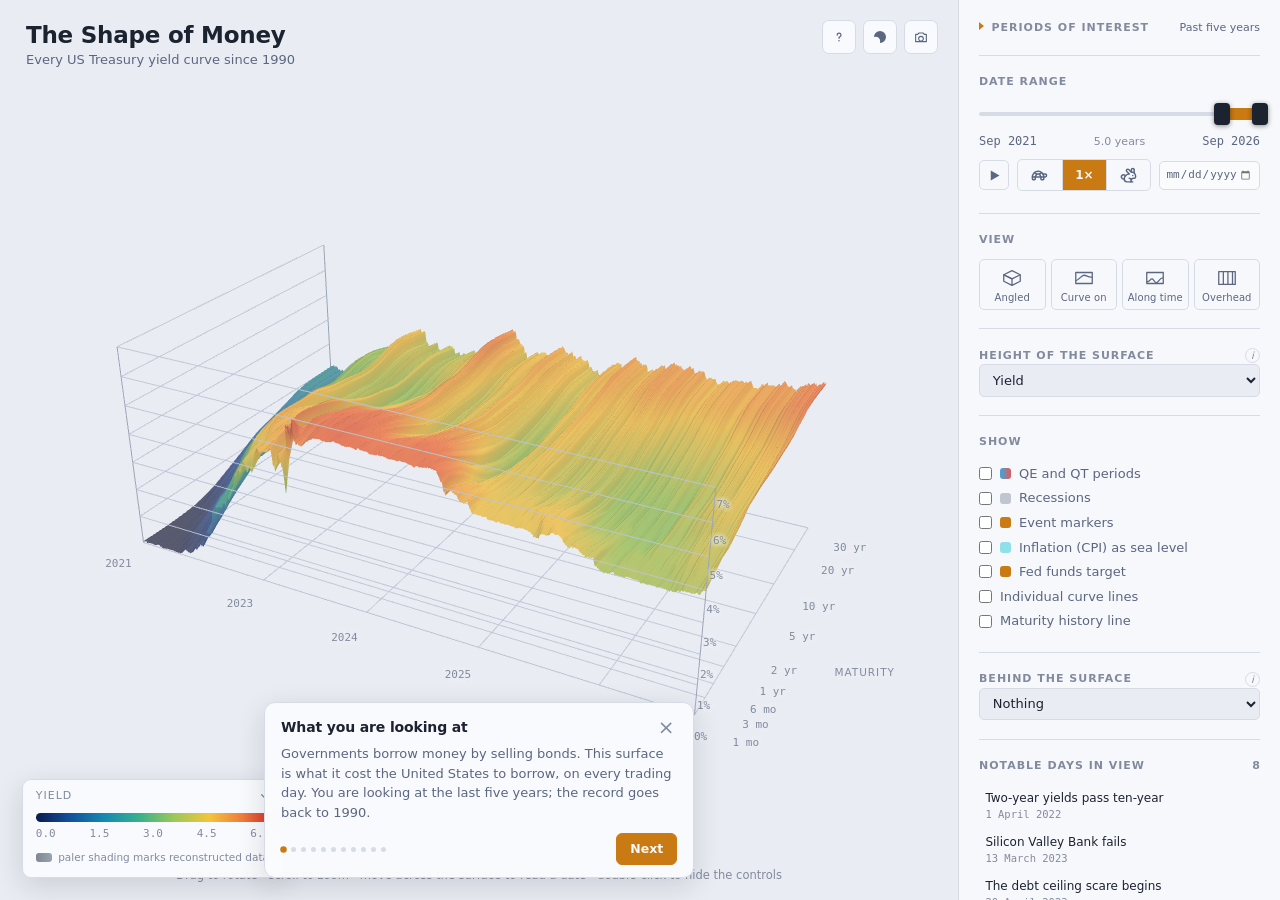
==== commit d1a0b89e: "Tuck away the panel's standing text Three changes that all buy back vertical space without hiding an" ====
--- a/docs/index.html
+++ b/docs/index.html
@@ -24,7 +24,7 @@
 <meta name="twitter:description" content="Every US Treasury yield curve since 1990, in three dimensions.">
 <meta name="twitter:image" content="https://yieldcurve3d.com/preview.png">
 
-<link rel="stylesheet" href="style.css?v=760c4e10c9">
+<link rel="stylesheet" href="style.css?v=4d4db4e80d">
 <link rel="icon" href="data:image/svg+xml,<svg xmlns='http://www.w3.org/2000/svg' viewBox='0 0 32 32'><text y='26' font-size='26'>📈</text></svg>">
 <script type="importmap">
 { "imports": {
@@ -32,16 +32,16 @@
     "three/webgpu": "./vendor/three.module.js",
     "three/tsl": "./vendor/three.module.js",
     "three/addons/": "./vendor/",
-      "./js/app.js": "./js/app.js?v=760c4e10c9",
-      "./js/colormap.js": "./js/colormap.js?v=760c4e10c9",
-      "./js/data.js": "./js/data.js?v=760c4e10c9",
-      "./js/inspector.js": "./js/inspector.js?v=760c4e10c9",
-      "./js/interpolate.js": "./js/interpolate.js?v=760c4e10c9",
-      "./js/layers.js": "./js/layers.js?v=760c4e10c9",
-      "./js/scene.js": "./js/scene.js?v=760c4e10c9",
-      "./js/snapshot.js": "./js/snapshot.js?v=760c4e10c9",
-      "./js/theme.js": "./js/theme.js?v=760c4e10c9",
-      "./js/tour.js": "./js/tour.js?v=760c4e10c9"
+      "./js/app.js": "./js/app.js?v=4d4db4e80d",
+      "./js/colormap.js": "./js/colormap.js?v=4d4db4e80d",
+      "./js/data.js": "./js/data.js?v=4d4db4e80d",
+      "./js/inspector.js": "./js/inspector.js?v=4d4db4e80d",
+      "./js/interpolate.js": "./js/interpolate.js?v=4d4db4e80d",
+      "./js/layers.js": "./js/layers.js?v=4d4db4e80d",
+      "./js/scene.js": "./js/scene.js?v=4d4db4e80d",
+      "./js/snapshot.js": "./js/snapshot.js?v=4d4db4e80d",
+      "./js/theme.js": "./js/theme.js?v=4d4db4e80d",
+      "./js/tour.js": "./js/tour.js?v=4d4db4e80d"
   } }
 </script>
 </head>
@@ -159,13 +159,17 @@
     </section>
 
     <section class="block" id="height-block">
-      <h2>Height of the surface</h2>
+      <div class="head">
+        <h2>Height of the surface</h2>
+        <button type="button" class="info" aria-expanded="false"
+                aria-controls="height-note" aria-label="What this means" title="What this means">i</button>
+      </div>
       <select id="height-mode" aria-label="What the height of the surface means">
         <option value="level" selected>Yield</option>
         <option value="vsFunds">Yield minus Fed funds</option>
         <option value="vs3m">Yield minus 3-month</option>
       </select>
-      <p id="height-note" class="note"></p>
+      <p id="height-note" class="note" hidden></p>
     </section>
 
     <section class="block" id="show-block">
@@ -180,7 +184,11 @@
     </section>
 
     <section class="block" id="wall-block">
-      <h2>Behind the surface</h2>
+      <div class="head">
+        <h2>Behind the surface</h2>
+        <button type="button" class="info" aria-expanded="false"
+                aria-controls="context-note" aria-label="What this means" title="What this means">i</button>
+      </div>
       <select id="context-series" aria-label="Series shown on the back wall">
         <option value="WALCL">Federal Reserve balance sheet</option>
         <option value="NASDAQCOM">NASDAQ Composite</option>
@@ -192,7 +200,7 @@
         <option value="UNRATE">Unemployment rate</option>
         <option value="none" selected>Nothing</option>
       </select>
-      <p id="context-note" class="note"></p>
+      <p id="context-note" class="note" hidden></p>
     </section>
 
     <section class="block" id="events-block">
@@ -220,7 +228,8 @@
     </section>
 
     <section class="block credits">
-      <h2>About</h2>
+      <details>
+        <summary><h2>About</h2></summary>
       <p>Height is the annualised yield a US Treasury security of that maturity
       paid on that day. The near edge is short-dated debt, the far edge is the
       30&#8209;year bond. Recessions fall across the surface as shade.</p>
@@ -243,10 +252,12 @@
       target="_blank">github.com/eric714/yield-curve-3d</a>. Corrections are
       welcome &mdash; open an issue there, or find me on X at
       <a href="https://x.com/Eric714" rel="noopener" target="_blank">@Eric714</a>.</p>
+      </details>
     </section>
 
     <section class="block disclaimer">
-      <h2>About the data</h2>
+      <details>
+        <summary><h2>About the data</h2></summary>
       <p>This is an educational visualization of US Treasury yield data. While
       we try to present the data accurately, errors, delays, missing data or
       visualization artifacts may occur. Always verify important information
@@ -256,6 +267,7 @@
       <p><strong>For educational and informational purposes only. Not
       investment advice.</strong> No warranty of any kind is given, express or
       implied, as to accuracy, completeness or fitness for any purpose.</p>
+      </details>
     </section>
   </aside>
 
@@ -291,6 +303,6 @@
 })();
 </script>
 
-<script type="module" src="js/app.js?v=760c4e10c9"></script>
+<script type="module" src="js/app.js?v=4d4db4e80d"></script>
 </body>
 </html>
--- a/docs/style.css
+++ b/docs/style.css
@@ -288,6 +288,18 @@
 .viewglyph{width:22px;height:22px;display:block}
 .views button span{line-height:1.1;letter-spacing:.01em}
 
+/* A heading with an affordance on the right. */
+#panel .head{display:flex;align-items:center;gap:.5em}
+#panel .head h2{margin:0}
+.info{
+  margin-left:auto;flex:0 0 auto;width:15px;height:15px;padding:0;
+  font-family:var(--font);font-size:10px;font-style:italic;line-height:13px;
+  background:transparent;border:1px solid var(--line);border-radius:50%;
+  color:var(--ink-faint);cursor:pointer;
+}
+.info:hover{border-color:var(--ink-faint);color:var(--ink-dim)}
+.info[aria-expanded=true]{border-color:var(--accent);color:var(--accent)}
+
 /* Collapsible sections. The summary keeps the heading and adds what is
    currently chosen, so a closed section still answers "where am I". */
 #panel details > summary{
@@ -316,7 +328,7 @@
    of the panel off the bottom. */
 #events-list{
   display:flex;flex-direction:column;gap:2px;
-  max-height:184px;overflow-y:auto;
+  max-height:290px;overflow-y:auto;
 }
 #events-list::-webkit-scrollbar{width:7px}
 #events-list::-webkit-scrollbar-thumb{background:var(--line);border-radius:7px}
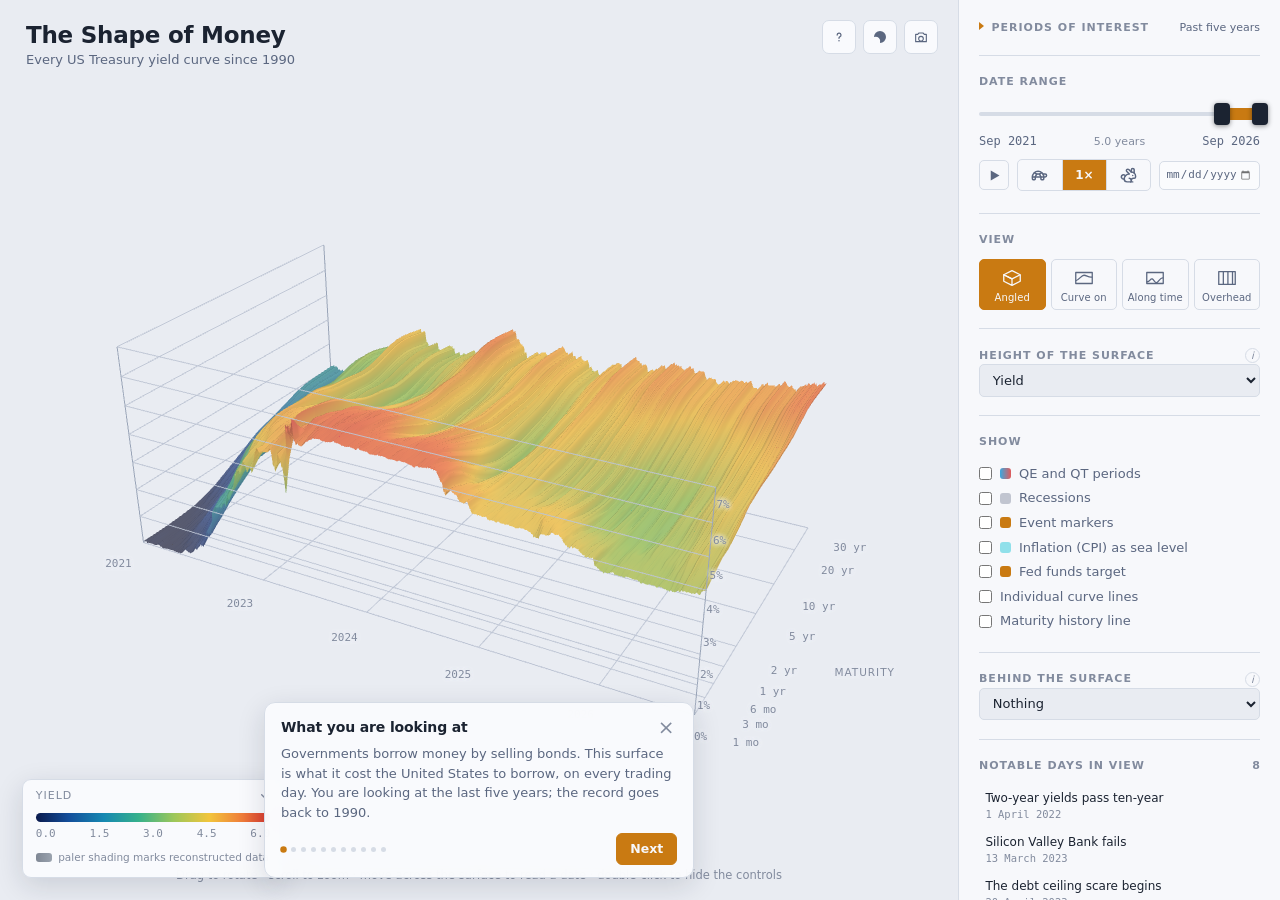
==== commit f4244864: "Fix the view buttons, and resequence the tour Two things, both consequences of the panel rework.  Th" ====
--- a/docs/index.html
+++ b/docs/index.html
@@ -24,7 +24,7 @@
 <meta name="twitter:description" content="Every US Treasury yield curve since 1990, in three dimensions.">
 <meta name="twitter:image" content="https://yieldcurve3d.com/preview.png">
 
-<link rel="stylesheet" href="style.css?v=4d4db4e80d">
+<link rel="stylesheet" href="style.css?v=723cfd7dc5">
 <link rel="icon" href="data:image/svg+xml,<svg xmlns='http://www.w3.org/2000/svg' viewBox='0 0 32 32'><text y='26' font-size='26'>📈</text></svg>">
 <script type="importmap">
 { "imports": {
@@ -32,16 +32,16 @@
     "three/webgpu": "./vendor/three.module.js",
     "three/tsl": "./vendor/three.module.js",
     "three/addons/": "./vendor/",
-      "./js/app.js": "./js/app.js?v=4d4db4e80d",
-      "./js/colormap.js": "./js/colormap.js?v=4d4db4e80d",
-      "./js/data.js": "./js/data.js?v=4d4db4e80d",
-      "./js/inspector.js": "./js/inspector.js?v=4d4db4e80d",
-      "./js/interpolate.js": "./js/interpolate.js?v=4d4db4e80d",
-      "./js/layers.js": "./js/layers.js?v=4d4db4e80d",
-      "./js/scene.js": "./js/scene.js?v=4d4db4e80d",
-      "./js/snapshot.js": "./js/snapshot.js?v=4d4db4e80d",
-      "./js/theme.js": "./js/theme.js?v=4d4db4e80d",
-      "./js/tour.js": "./js/tour.js?v=4d4db4e80d"
+      "./js/app.js": "./js/app.js?v=723cfd7dc5",
+      "./js/colormap.js": "./js/colormap.js?v=723cfd7dc5",
+      "./js/data.js": "./js/data.js?v=723cfd7dc5",
+      "./js/inspector.js": "./js/inspector.js?v=723cfd7dc5",
+      "./js/interpolate.js": "./js/interpolate.js?v=723cfd7dc5",
+      "./js/layers.js": "./js/layers.js?v=723cfd7dc5",
+      "./js/scene.js": "./js/scene.js?v=723cfd7dc5",
+      "./js/snapshot.js": "./js/snapshot.js?v=723cfd7dc5",
+      "./js/theme.js": "./js/theme.js?v=723cfd7dc5",
+      "./js/tour.js": "./js/tour.js?v=723cfd7dc5"
   } }
 </script>
 </head>
@@ -303,6 +303,6 @@
 })();
 </script>
 
-<script type="module" src="js/app.js?v=4d4db4e80d"></script>
+<script type="module" src="js/app.js?v=723cfd7dc5"></script>
 </body>
 </html>
--- a/docs/style.css
+++ b/docs/style.css
@@ -283,6 +283,9 @@
   border:1px solid var(--line);border-radius:5px;color:var(--ink-dim);cursor:pointer;
 }
 .views button:hover{border-color:var(--ink-faint);color:var(--ink)}
+.views button[aria-pressed=true]{
+  background:var(--accent);border-color:var(--accent);color:var(--bg-panel);
+}
 /* Each glyph is the chart's own box drawn from that viewpoint, which says
    what the button does better than any stock icon could. */
 .viewglyph{width:22px;height:22px;display:block}
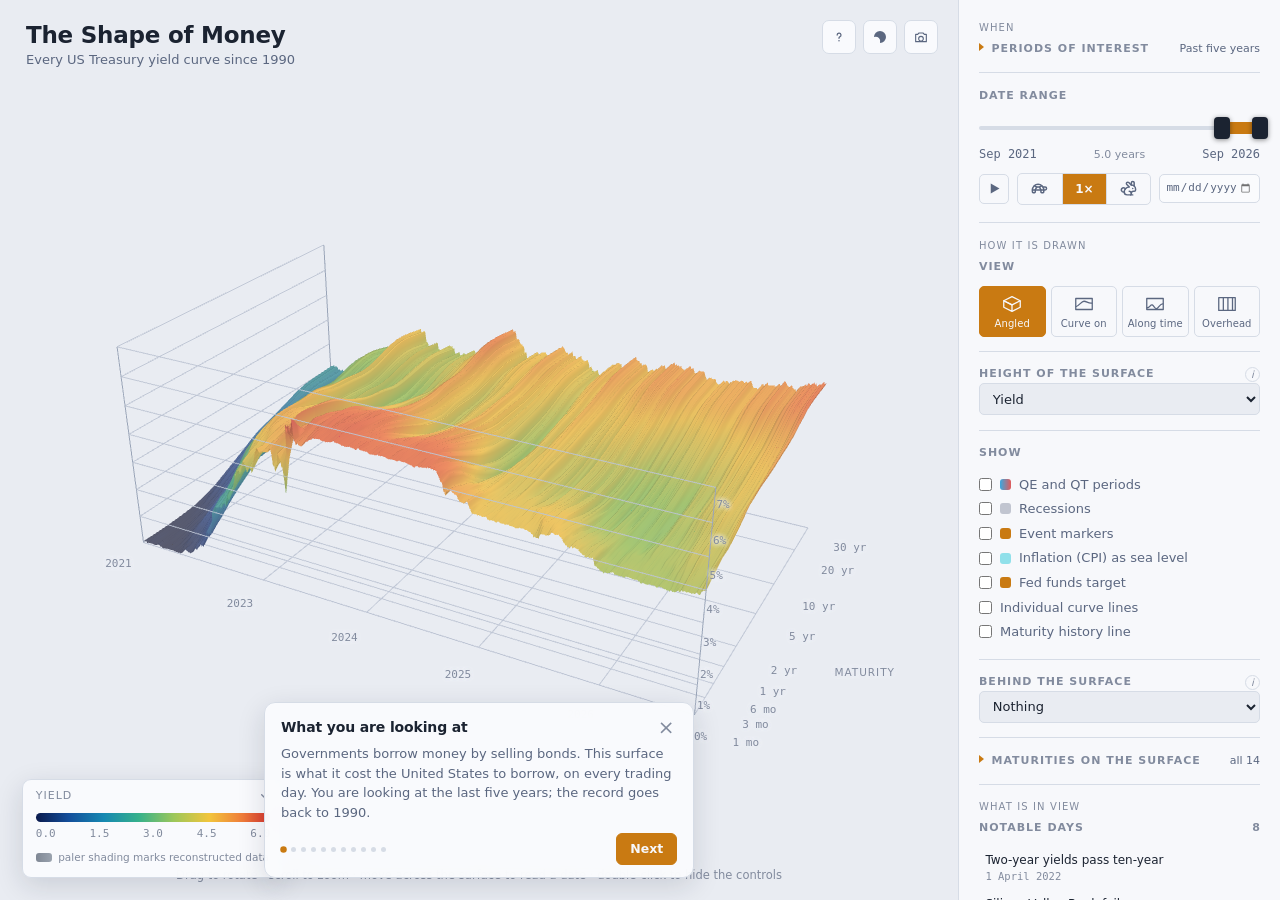
==== commit 9e05a53a: "Group the panel, and give the disclaimer back its voice The panel had a defensible order but no orga" ====
--- a/docs/index.html
+++ b/docs/index.html
@@ -24,7 +24,7 @@
 <meta name="twitter:description" content="Every US Treasury yield curve since 1990, in three dimensions.">
 <meta name="twitter:image" content="https://yieldcurve3d.com/preview.png">
 
-<link rel="stylesheet" href="style.css?v=723cfd7dc5">
+<link rel="stylesheet" href="style.css?v=dba0dda670">
 <link rel="icon" href="data:image/svg+xml,<svg xmlns='http://www.w3.org/2000/svg' viewBox='0 0 32 32'><text y='26' font-size='26'>📈</text></svg>">
 <script type="importmap">
 { "imports": {
@@ -32,16 +32,16 @@
     "three/webgpu": "./vendor/three.module.js",
     "three/tsl": "./vendor/three.module.js",
     "three/addons/": "./vendor/",
-      "./js/app.js": "./js/app.js?v=723cfd7dc5",
-      "./js/colormap.js": "./js/colormap.js?v=723cfd7dc5",
-      "./js/data.js": "./js/data.js?v=723cfd7dc5",
-      "./js/inspector.js": "./js/inspector.js?v=723cfd7dc5",
-      "./js/interpolate.js": "./js/interpolate.js?v=723cfd7dc5",
-      "./js/layers.js": "./js/layers.js?v=723cfd7dc5",
-      "./js/scene.js": "./js/scene.js?v=723cfd7dc5",
-      "./js/snapshot.js": "./js/snapshot.js?v=723cfd7dc5",
-      "./js/theme.js": "./js/theme.js?v=723cfd7dc5",
-      "./js/tour.js": "./js/tour.js?v=723cfd7dc5"
+      "./js/app.js": "./js/app.js?v=dba0dda670",
+      "./js/colormap.js": "./js/colormap.js?v=dba0dda670",
+      "./js/data.js": "./js/data.js?v=dba0dda670",
+      "./js/inspector.js": "./js/inspector.js?v=dba0dda670",
+      "./js/interpolate.js": "./js/interpolate.js?v=dba0dda670",
+      "./js/layers.js": "./js/layers.js?v=dba0dda670",
+      "./js/scene.js": "./js/scene.js?v=dba0dda670",
+      "./js/snapshot.js": "./js/snapshot.js?v=dba0dda670",
+      "./js/theme.js": "./js/theme.js?v=dba0dda670",
+      "./js/tour.js": "./js/tour.js?v=dba0dda670"
   } }
 </script>
 </head>
@@ -113,6 +113,7 @@
   </div>
 
   <aside id="panel">
+    <p class="group">When</p>
     <section class="block">
       <details id="presets-block">
         <summary><h2>Periods of interest</h2><span id="preset-active"></span></summary>
@@ -120,7 +121,6 @@
         <p id="preset-note" class="note"></p>
       </details>
     </section>
-
     <section class="block">
       <h2>Date range</h2>
       <div id="slider" class="slider">
@@ -147,7 +147,7 @@
       </div>
 
     </section>
-
+    <p class="group">How it is drawn</p>
     <section class="block">
       <h2>View</h2>
       <div class="views">
@@ -157,7 +157,6 @@
         <button data-view="top" title="Straight down from above"><svg class="viewglyph" viewBox="0 0 24 24" aria-hidden="true" focusable="false" fill="none" stroke="currentColor" stroke-width="1.4" stroke-linejoin="round"><path d="M3 5h18v14H3z"/><path d="M8 5v14M13 5v14M18 5v14"/></svg><span>Overhead</span></button>
       </div>
     </section>
-
     <section class="block" id="height-block">
       <div class="head">
         <h2>Height of the surface</h2>
@@ -171,7 +170,6 @@
       </select>
       <p id="height-note" class="note" hidden></p>
     </section>
-
     <section class="block" id="show-block">
       <h2>Show</h2>
       <label class="check"><input type="checkbox" id="opt-regimes"> <span class="sw sw-qe"></span> QE and QT periods</label>
@@ -182,7 +180,6 @@
       <label class="check" title="Draws the actual daily curves on top of the surface, so you can see the readings the surface is stretched over. Over long ranges these are sampled; the legend says how often."><input type="checkbox" id="opt-lines"> Individual curve lines</label>
       <label class="check" title="Adds a second crosshair line running the other way, following one maturity through time, so you can see where the point you are reading sits in its own history."><input type="checkbox" id="opt-history"> Maturity history line</label>
     </section>
-
     <section class="block" id="wall-block">
       <div class="head">
         <h2>Behind the surface</h2>
@@ -202,12 +199,6 @@
       </select>
       <p id="context-note" class="note" hidden></p>
     </section>
-
-    <section class="block" id="events-block">
-      <h2>Notable days in view <span id="events-count"></span></h2>
-      <div id="events-list"></div>
-    </section>
-
     <section class="block">
       <details id="maturities-block">
         <summary><h2>Maturities on the surface</h2><span id="tenor-active"></span></summary>
@@ -218,7 +209,12 @@
       the ones that are left, so the surface stays continuous.</p>
       </details>
     </section>
-
+    <p class="group">What is in view</p>
+    <section class="block" id="events-block">
+      <h2>Notable days <span id="events-count"></span></h2>
+      <div id="events-list"></div>
+    </section>
+    <div class="panel-foot">
     <section class="block" id="freshness-block">
       <p class="note freshness">
         <span id="data-through"></span>
@@ -226,10 +222,9 @@
       </p>
       <p class="note" id="data-status" role="status" hidden></p>
     </section>
-
     <section class="block credits">
       <details>
-        <summary><h2>About</h2></summary>
+        <summary><h2>How to read this</h2></summary>
       <p>Height is the annualised yield a US Treasury security of that maturity
       paid on that day. The near edge is short-dated debt, the far edge is the
       30&#8209;year bond. Recessions fall across the surface as shade.</p>
@@ -254,21 +249,15 @@
       <a href="https://x.com/Eric714" rel="noopener" target="_blank">@Eric714</a>.</p>
       </details>
     </section>
-
     <section class="block disclaimer">
-      <details>
-        <summary><h2>About the data</h2></summary>
-      <p>This is an educational visualization of US Treasury yield data. While
-      we try to present the data accurately, errors, delays, missing data or
-      visualization artifacts may occur. Always verify important information
-      with the original data source.</p>
-      <p class="src">This site sets no cookies. It counts page views with
-      GoatCounter, which stores no personal data and cannot identify you.</p>
-      <p><strong>For educational and informational purposes only. Not
-      investment advice.</strong> No warranty of any kind is given, express or
-      implied, as to accuracy, completeness or fitness for any purpose.</p>
-      </details>
-    </section>
+      <h2>About the data</h2>
+      <p>An educational visualization of US Treasury data. Errors, delays and
+      gaps can occur; verify anything that matters against the original source.
+      <strong>Not investment advice.</strong></p>
+      <p class="src">No cookies. Page views are counted with GoatCounter, which
+      stores no personal data and cannot identify you.</p>
+    </section>
+    </div>
   </aside>
 
 </main>
@@ -303,6 +292,6 @@
 })();
 </script>
 
-<script type="module" src="js/app.js?v=723cfd7dc5"></script>
+<script type="module" src="js/app.js?v=dba0dda670"></script>
 </body>
 </html>
--- a/docs/style.css
+++ b/docs/style.css
@@ -54,7 +54,7 @@
 #panel::-webkit-scrollbar{width:9px}
 #panel::-webkit-scrollbar-thumb{background:var(--line);border-radius:9px}
 
-.block{padding-bottom:1.15rem;margin-bottom:1.15rem;border-bottom:1px solid var(--line)}
+.block{padding-bottom:.9rem;margin-bottom:.9rem;border-bottom:1px solid var(--line)}
 .block:last-child{border:0;margin-bottom:0}
 .block h2{
   font-size:11px;text-transform:uppercase;letter-spacing:.09em;
@@ -291,6 +291,20 @@
 .viewglyph{width:22px;height:22px;display:block}
 .views button span{line-height:1.1;letter-spacing:.01em}
 
+/* Three groups and a footer. The labels are the only new chrome, and they buy
+   a panel you navigate by category rather than by scanning eleven equal rows. */
+.group{
+  font-size:10px;letter-spacing:.11em;text-transform:uppercase;
+  color:var(--ink-faint);margin:.8rem 0 .4rem;
+}
+.group:first-child{margin-top:0}
+.panel-foot{
+  border-top:2px solid var(--line);margin-top:.9rem;padding-top:.3rem;
+}
+.panel-foot .block:last-child{border-bottom:0;margin-bottom:0;padding-bottom:0}
+/* The disclaimer stays open, so it gets quieter type rather than a drawer. */
+.disclaimer p{font-size:11.5px;color:var(--ink-dim);line-height:1.5;margin:.45rem 0 0}
+
 /* A heading with an affordance on the right. */
 #panel .head{display:flex;align-items:center;gap:.5em}
 #panel .head h2{margin:0}
@@ -331,7 +345,7 @@
    of the panel off the bottom. */
 #events-list{
   display:flex;flex-direction:column;gap:2px;
-  max-height:290px;overflow-y:auto;
+  max-height:196px;overflow-y:auto;
 }
 #events-list::-webkit-scrollbar{width:7px}
 #events-list::-webkit-scrollbar-thumb{background:var(--line);border-radius:7px}
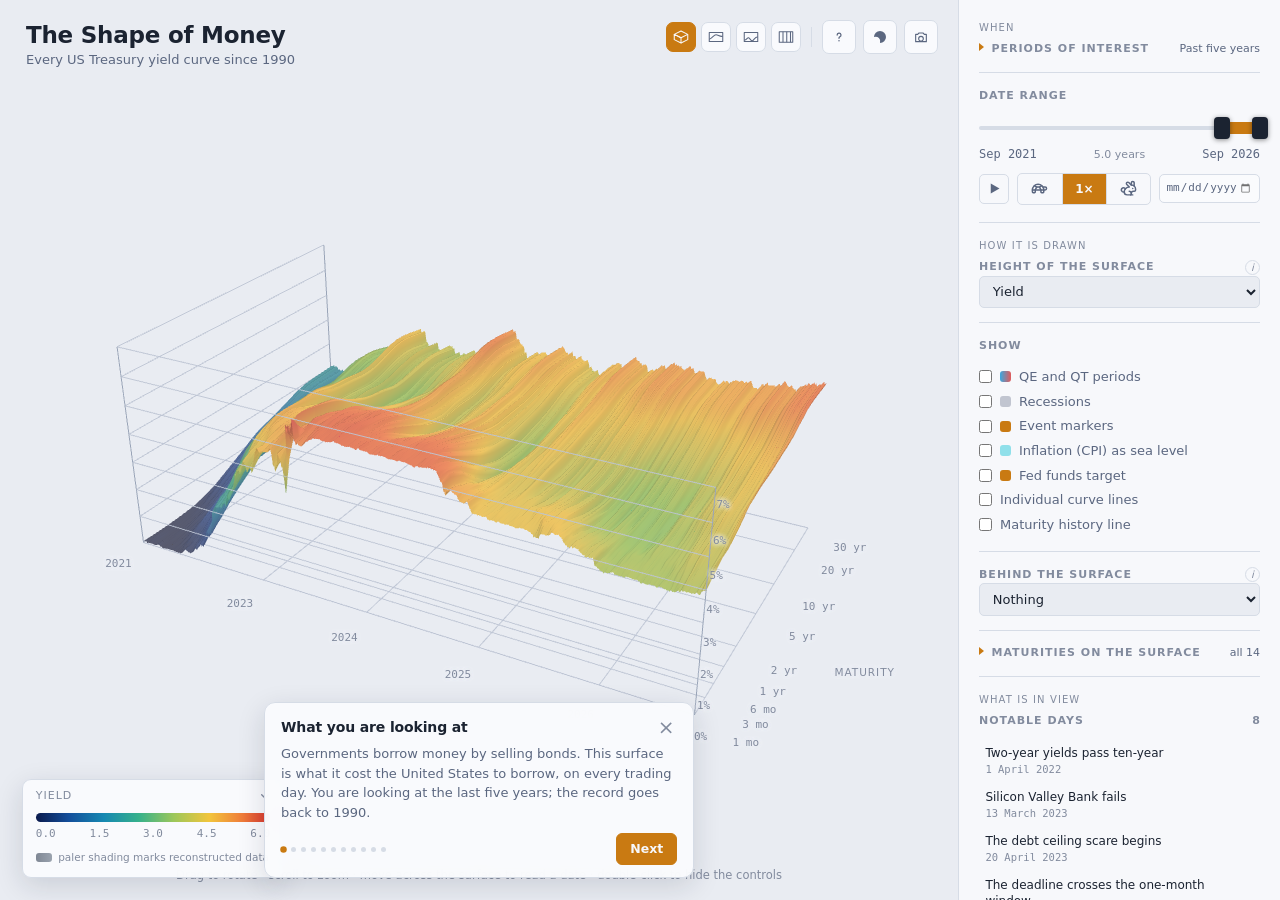
==== commit 4ca9c5d6: "Move the camera angles onto the canvas Four glyphs beside the help, theme and snapshot buttons, fenc" ====
--- a/docs/index.html
+++ b/docs/index.html
@@ -24,7 +24,7 @@
 <meta name="twitter:description" content="Every US Treasury yield curve since 1990, in three dimensions.">
 <meta name="twitter:image" content="https://yieldcurve3d.com/preview.png">
 
-<link rel="stylesheet" href="style.css?v=dba0dda670">
+<link rel="stylesheet" href="style.css?v=a889173e71">
 <link rel="icon" href="data:image/svg+xml,<svg xmlns='http://www.w3.org/2000/svg' viewBox='0 0 32 32'><text y='26' font-size='26'>📈</text></svg>">
 <script type="importmap">
 { "imports": {
@@ -32,16 +32,16 @@
     "three/webgpu": "./vendor/three.module.js",
     "three/tsl": "./vendor/three.module.js",
     "three/addons/": "./vendor/",
-      "./js/app.js": "./js/app.js?v=dba0dda670",
-      "./js/colormap.js": "./js/colormap.js?v=dba0dda670",
-      "./js/data.js": "./js/data.js?v=dba0dda670",
-      "./js/inspector.js": "./js/inspector.js?v=dba0dda670",
-      "./js/interpolate.js": "./js/interpolate.js?v=dba0dda670",
-      "./js/layers.js": "./js/layers.js?v=dba0dda670",
-      "./js/scene.js": "./js/scene.js?v=dba0dda670",
-      "./js/snapshot.js": "./js/snapshot.js?v=dba0dda670",
-      "./js/theme.js": "./js/theme.js?v=dba0dda670",
-      "./js/tour.js": "./js/tour.js?v=dba0dda670"
+      "./js/app.js": "./js/app.js?v=a889173e71",
+      "./js/colormap.js": "./js/colormap.js?v=a889173e71",
+      "./js/data.js": "./js/data.js?v=a889173e71",
+      "./js/inspector.js": "./js/inspector.js?v=a889173e71",
+      "./js/interpolate.js": "./js/interpolate.js?v=a889173e71",
+      "./js/layers.js": "./js/layers.js?v=a889173e71",
+      "./js/scene.js": "./js/scene.js?v=a889173e71",
+      "./js/snapshot.js": "./js/snapshot.js?v=a889173e71",
+      "./js/theme.js": "./js/theme.js?v=a889173e71",
+      "./js/tour.js": "./js/tour.js?v=a889173e71"
   } }
 </script>
 </head>
@@ -61,6 +61,13 @@
     </div>
 
     <div id="stage-tools">
+      <div class="views" role="group" aria-label="Camera angle">
+        <button data-view="default" title="Angled, the default"><svg class="viewglyph" viewBox="0 0 24 24" aria-hidden="true" focusable="false" fill="none" stroke="currentColor" stroke-width="1.4" stroke-linejoin="round"><path d="M3 8.5 12 4l9 4.5-9 4.5z"/><path d="M3 8.5v7l9 4.5v-7z"/><path d="M21 8.5v7l-9 4.5"/></svg><span>Angled</span></button>
+        <button data-view="front" title="End-on, one day as a single curve"><svg class="viewglyph" viewBox="0 0 24 24" aria-hidden="true" focusable="false" fill="none" stroke="currentColor" stroke-width="1.4" stroke-linejoin="round"><path d="M3 6h18v12H3z"/><path d="M3 15c4-1 6-6 9-6s5 3 9 2"/></svg><span>Curve on</span></button>
+        <button data-view="side" title="From the side, along the time axis"><svg class="viewglyph" viewBox="0 0 24 24" aria-hidden="true" focusable="false" fill="none" stroke="currentColor" stroke-width="1.4" stroke-linejoin="round"><path d="M3 6h18v12H3z"/><path d="M3 16c3 1 4-4 6-3s3 5 5 4 4-6 7-5"/></svg><span>Along time</span></button>
+        <button data-view="top" title="Straight down from above"><svg class="viewglyph" viewBox="0 0 24 24" aria-hidden="true" focusable="false" fill="none" stroke="currentColor" stroke-width="1.4" stroke-linejoin="round"><path d="M3 5h18v14H3z"/><path d="M8 5v14M13 5v14M18 5v14"/></svg><span>Overhead</span></button>
+      </div>
+      <span class="tools-rule" aria-hidden="true"></span>
       <button id="tour-btn" title="How to read this chart" aria-label="How to read this chart">
         <svg viewBox="0 0 24 24" width="16" height="16" aria-hidden="true"><path d="M9.2 9a2.9 2.9 0 1 1 3.9 2.7c-.7.3-1.1 1-1.1 1.7v.6" fill="none" stroke="currentColor" stroke-width="1.9" stroke-linecap="round"/><circle cx="12" cy="17.6" r="1.1" fill="currentColor"/></svg>
       </button>
@@ -148,15 +155,6 @@
 
     </section>
     <p class="group">How it is drawn</p>
-    <section class="block">
-      <h2>View</h2>
-      <div class="views">
-        <button data-view="default" title="Angled, the default"><svg class="viewglyph" viewBox="0 0 24 24" aria-hidden="true" focusable="false" fill="none" stroke="currentColor" stroke-width="1.4" stroke-linejoin="round"><path d="M3 8.5 12 4l9 4.5-9 4.5z"/><path d="M3 8.5v7l9 4.5v-7z"/><path d="M21 8.5v7l-9 4.5"/></svg><span>Angled</span></button>
-        <button data-view="front" title="End-on, one day as a single curve"><svg class="viewglyph" viewBox="0 0 24 24" aria-hidden="true" focusable="false" fill="none" stroke="currentColor" stroke-width="1.4" stroke-linejoin="round"><path d="M3 6h18v12H3z"/><path d="M3 15c4-1 6-6 9-6s5 3 9 2"/></svg><span>Curve on</span></button>
-        <button data-view="side" title="From the side, along the time axis"><svg class="viewglyph" viewBox="0 0 24 24" aria-hidden="true" focusable="false" fill="none" stroke="currentColor" stroke-width="1.4" stroke-linejoin="round"><path d="M3 6h18v12H3z"/><path d="M3 16c3 1 4-4 6-3s3 5 5 4 4-6 7-5"/></svg><span>Along time</span></button>
-        <button data-view="top" title="Straight down from above"><svg class="viewglyph" viewBox="0 0 24 24" aria-hidden="true" focusable="false" fill="none" stroke="currentColor" stroke-width="1.4" stroke-linejoin="round"><path d="M3 5h18v14H3z"/><path d="M8 5v14M13 5v14M18 5v14"/></svg><span>Overhead</span></button>
-      </div>
-    </section>
     <section class="block" id="height-block">
       <div class="head">
         <h2>Height of the surface</h2>
@@ -292,6 +290,6 @@
 })();
 </script>
 
-<script type="module" src="js/app.js?v=dba0dda670"></script>
+<script type="module" src="js/app.js?v=a889173e71"></script>
 </body>
 </html>
--- a/docs/style.css
+++ b/docs/style.css
@@ -84,6 +84,29 @@
   backdrop-filter:blur(6px);transition:.15s;
 }
 #stage-tools button:hover{color:var(--ink);border-color:var(--ink-faint)}
+
+/* Camera angles live with the camera now, not in the panel. They sit in the
+   same cluster as the page tools but fenced off, because they are used far
+   more often and mean something different. */
+#stage-tools .views{display:flex;gap:5px}
+#stage-tools .views button{width:30px;height:30px;align-self:center}
+#stage-tools .views button span{display:none}   /* the glyph is the label */
+#stage-tools .views button[aria-pressed=true]{
+  background:var(--accent);border-color:var(--accent);color:var(--bg-panel);
+}
+.tools-rule{
+  align-self:center;width:1px;height:20px;background:var(--line);margin:0 3px;
+}
+/* Seven buttons and a title do not both fit across a phone, so on narrow
+   screens the cluster drops below the title and wraps to two rows. */
+@media (max-width:820px){
+  #stage-tools{
+    top:96px;right:14px;
+    flex-wrap:wrap;justify-content:flex-end;max-width:152px;
+  }
+  .tools-rule{display:none}
+}
+.viewglyph{width:18px;height:18px;display:block}
 #panel-toggle span{display:block;width:15px;height:1.5px;background:currentColor}
 #app:not(.collapsed) #panel-toggle{display:none}
 [data-theme=light] #theme-toggle svg{transform:rotate(180deg)}
@@ -276,20 +299,7 @@
 .sw-ev{background:var(--accent)}
 .sw-infl{background:#4bd0e0;opacity:.6}
 .sw-ff{background:var(--accent)}
-.views{display:grid;grid-template-columns:repeat(4,1fr);gap:5px}
-.views button{
-  display:flex;flex-direction:column;align-items:center;gap:3px;
-  padding:.4rem .2rem;font-size:10px;background:transparent;
-  border:1px solid var(--line);border-radius:5px;color:var(--ink-dim);cursor:pointer;
-}
-.views button:hover{border-color:var(--ink-faint);color:var(--ink)}
-.views button[aria-pressed=true]{
-  background:var(--accent);border-color:var(--accent);color:var(--bg-panel);
-}
-/* Each glyph is the chart's own box drawn from that viewpoint, which says
-   what the button does better than any stock icon could. */
-.viewglyph{width:22px;height:22px;display:block}
-.views button span{line-height:1.1;letter-spacing:.01em}
+
 
 /* Three groups and a footer. The labels are the only new chrome, and they buy
    a panel you navigate by category rather than by scanning eleven equal rows. */
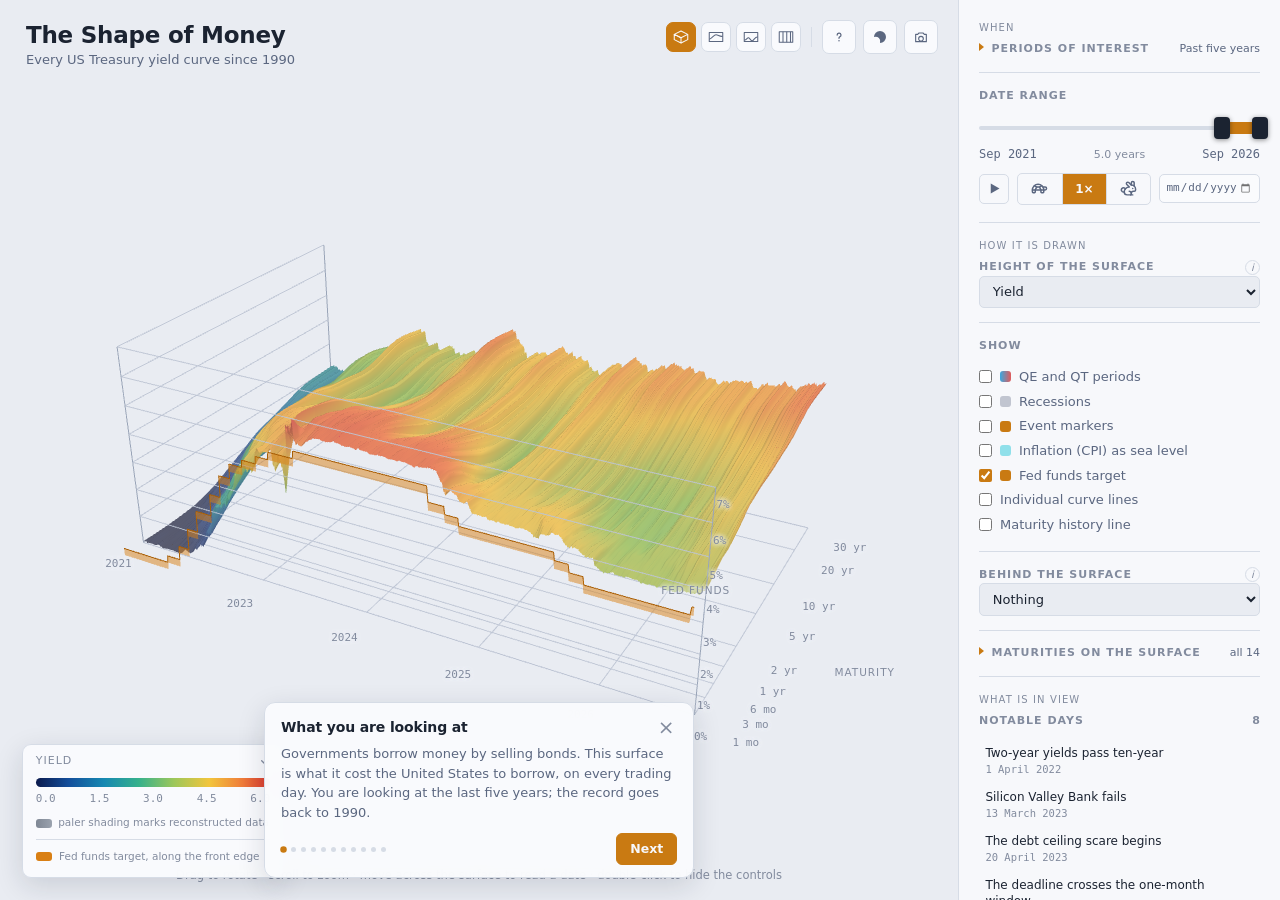
==== commit 82fa5d57: "Leave the Fed funds ribbon on by default Everything else still starts off, but one visible layer adv" ====
--- a/docs/index.html
+++ b/docs/index.html
@@ -24,7 +24,7 @@
 <meta name="twitter:description" content="Every US Treasury yield curve since 1990, in three dimensions.">
 <meta name="twitter:image" content="https://yieldcurve3d.com/preview.png">
 
-<link rel="stylesheet" href="style.css?v=a889173e71">
+<link rel="stylesheet" href="style.css?v=b2ed111043">
 <link rel="icon" href="data:image/svg+xml,<svg xmlns='http://www.w3.org/2000/svg' viewBox='0 0 32 32'><text y='26' font-size='26'>📈</text></svg>">
 <script type="importmap">
 { "imports": {
@@ -32,16 +32,16 @@
     "three/webgpu": "./vendor/three.module.js",
     "three/tsl": "./vendor/three.module.js",
     "three/addons/": "./vendor/",
-      "./js/app.js": "./js/app.js?v=a889173e71",
-      "./js/colormap.js": "./js/colormap.js?v=a889173e71",
-      "./js/data.js": "./js/data.js?v=a889173e71",
-      "./js/inspector.js": "./js/inspector.js?v=a889173e71",
-      "./js/interpolate.js": "./js/interpolate.js?v=a889173e71",
-      "./js/layers.js": "./js/layers.js?v=a889173e71",
-      "./js/scene.js": "./js/scene.js?v=a889173e71",
-      "./js/snapshot.js": "./js/snapshot.js?v=a889173e71",
-      "./js/theme.js": "./js/theme.js?v=a889173e71",
-      "./js/tour.js": "./js/tour.js?v=a889173e71"
+      "./js/app.js": "./js/app.js?v=b2ed111043",
+      "./js/colormap.js": "./js/colormap.js?v=b2ed111043",
+      "./js/data.js": "./js/data.js?v=b2ed111043",
+      "./js/inspector.js": "./js/inspector.js?v=b2ed111043",
+      "./js/interpolate.js": "./js/interpolate.js?v=b2ed111043",
+      "./js/layers.js": "./js/layers.js?v=b2ed111043",
+      "./js/scene.js": "./js/scene.js?v=b2ed111043",
+      "./js/snapshot.js": "./js/snapshot.js?v=b2ed111043",
+      "./js/theme.js": "./js/theme.js?v=b2ed111043",
+      "./js/tour.js": "./js/tour.js?v=b2ed111043"
   } }
 </script>
 </head>
@@ -290,6 +290,6 @@
 })();
 </script>
 
-<script type="module" src="js/app.js?v=a889173e71"></script>
+<script type="module" src="js/app.js?v=b2ed111043"></script>
 </body>
 </html>
